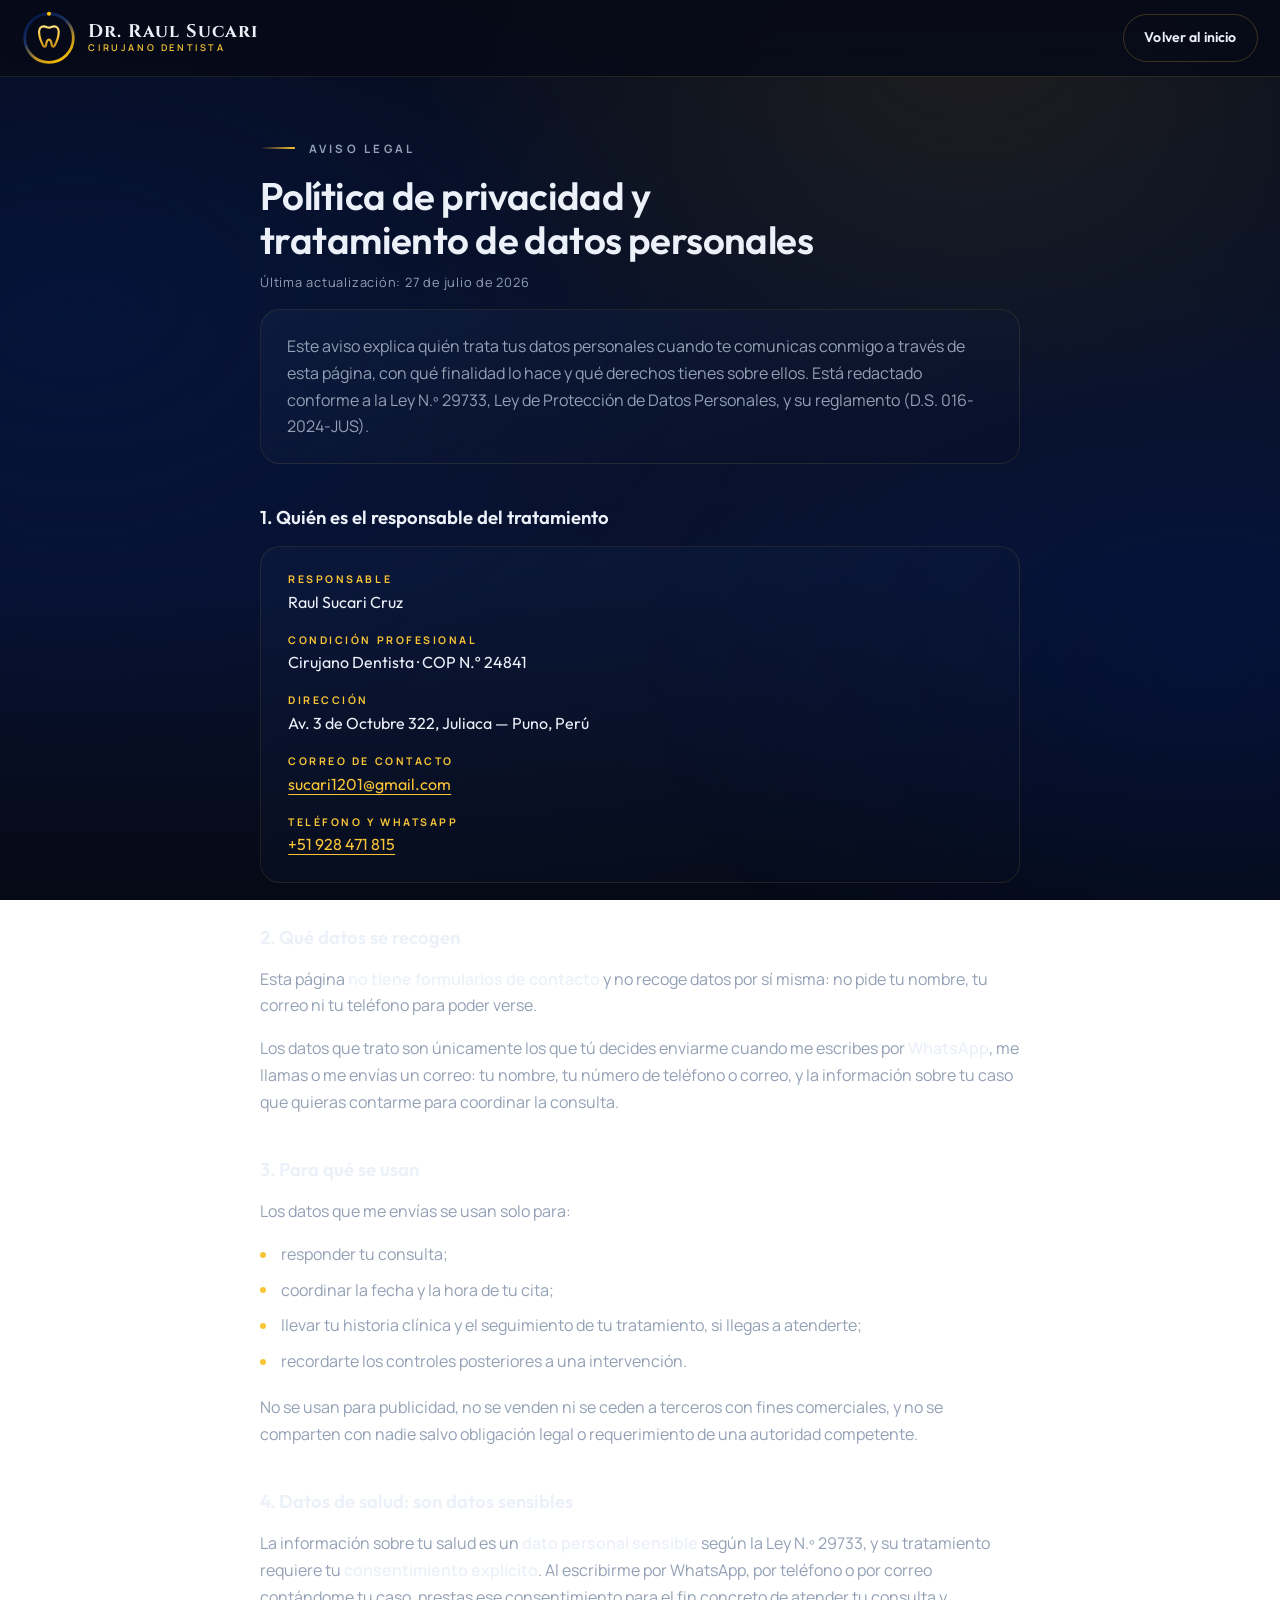
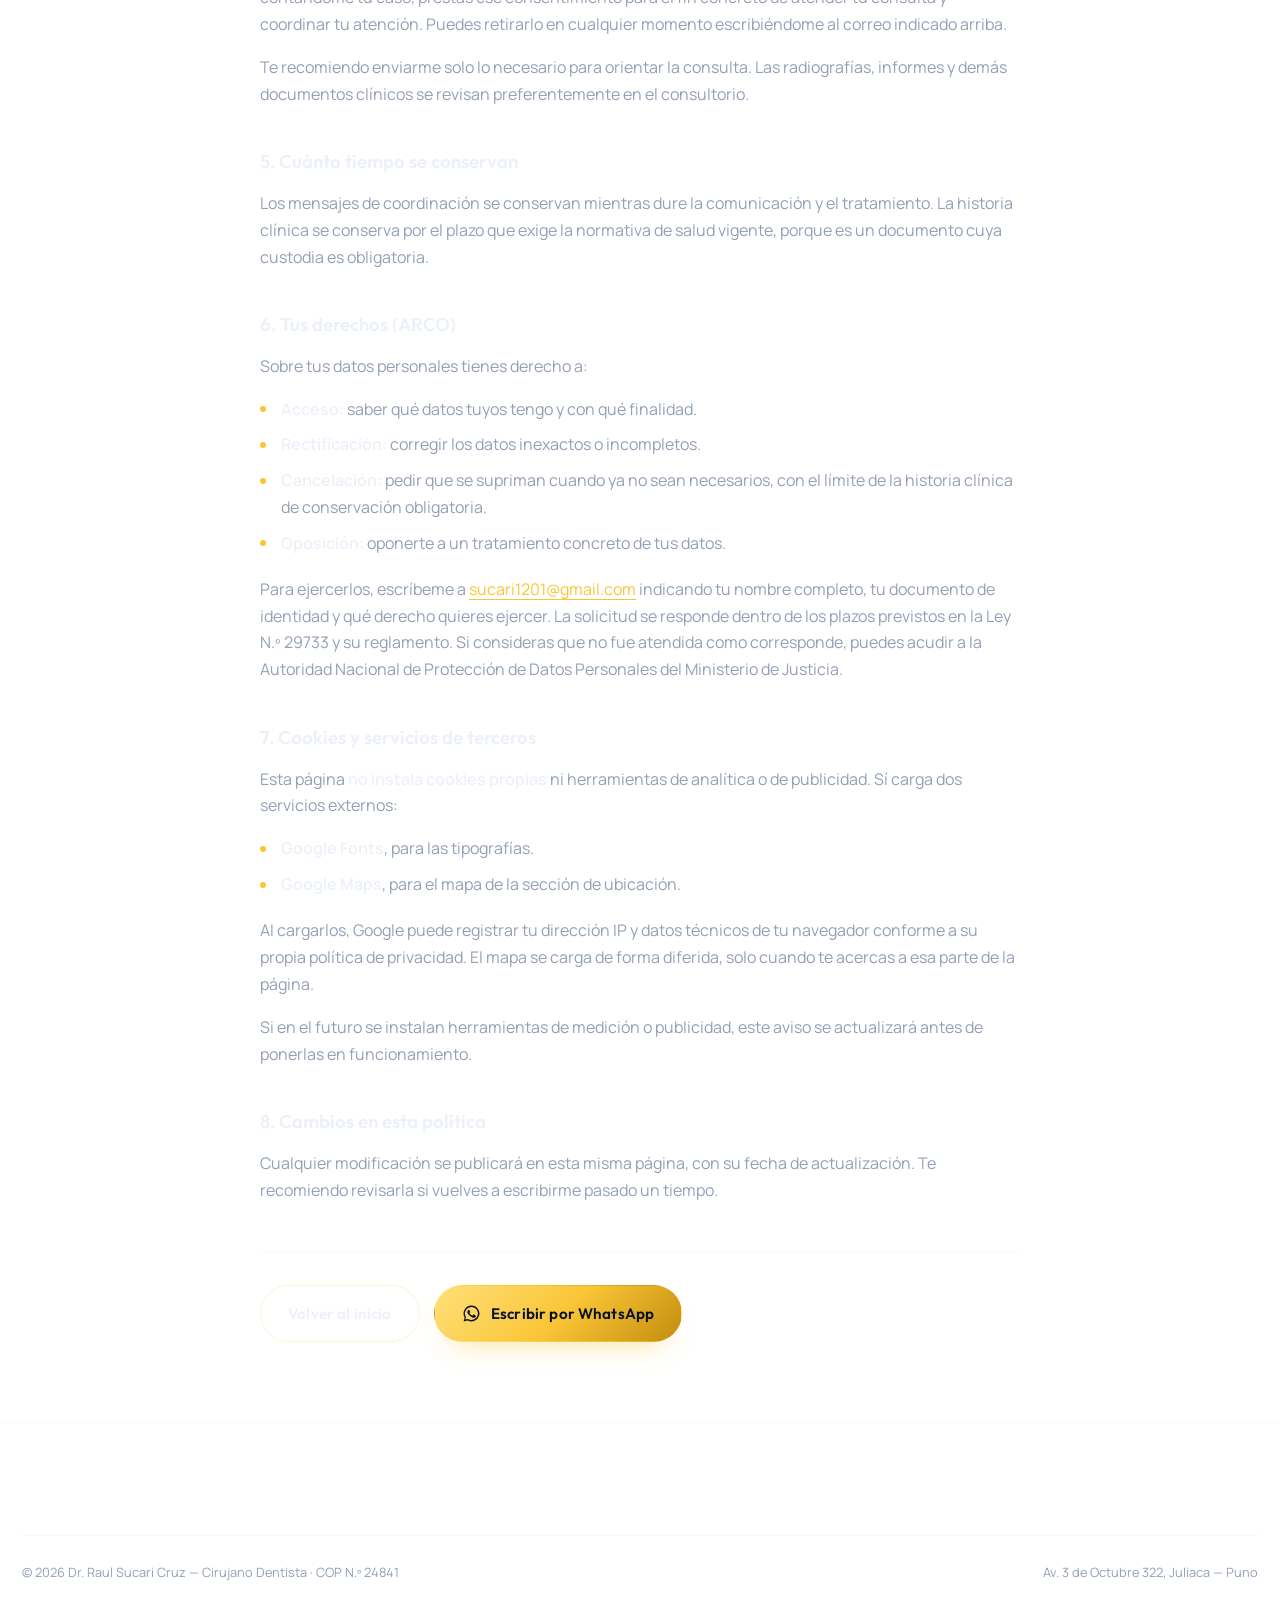
==== privacidad.html @ 8a3ed323 "Vuelve a la paleta oscura anterior al fondo blanco Restaura styles.css y CLAUDE.md desde dc567db, la" ====
<!DOCTYPE html>
<html lang="es">
<head>
  <meta charset="UTF-8">
  <meta name="viewport" content="width=device-width, initial-scale=1.0">
  <title>Política de privacidad — Dr. Raul Sucari Cruz</title>
  <meta name="description" content="Política de privacidad y aviso de tratamiento de datos personales del Dr. Raul Sucari Cruz, Cirujano Dentista COP N.º 24841, Juliaca, Puno.">
  <meta name="theme-color" content="#02164A">
  <meta name="robots" content="index, follow">
  <link rel="canonical" href="https://drogueriasuker-glitch.github.io/Raul-Sucari/privacidad.html">

  <link rel="icon" type="image/svg+xml" href="assets/favicon.svg">
  <link rel="preconnect" href="https://fonts.googleapis.com">
  <link rel="preconnect" href="https://fonts.gstatic.com" crossorigin>
  <link href="https://fonts.googleapis.com/css2?family=Cinzel:wght@700&family=Outfit:wght@400..700&family=Manrope:wght@400..700&display=swap" rel="stylesheet">
  <link rel="stylesheet" href="css/styles.css">
</head>
<body class="legal-page">

  <a href="#contenido" class="skip">Ir al contenido</a>

  <header class="header">
    <div class="container header__inner">
      <a href="index.html" class="brand" aria-label="Dr. Raul Sucari Cruz, inicio">
        <img class="brand__logo" src="assets/marca.svg" alt="" width="54" height="54">
        <span class="brand__text">
          <span class="brand__name">Dr. Raul Sucari</span>
          <span class="brand__tag">Cirujano Dentista</span>
        </span>
      </a>

      <a href="index.html" class="btn btn--ghost btn--sm">Volver al inicio</a>
    </div>
  </header>

  <main id="contenido" class="legal">
    <div class="container legal__inner">

      <p class="eyebrow">Aviso legal</p>
      <h1 class="legal__title">Política de privacidad y tratamiento de datos personales</h1>
      <p class="legal__fecha">Última actualización: 27 de julio de 2026</p>

      <p class="legal__intro">
        Este aviso explica quién trata tus datos personales cuando te comunicas
        conmigo a través de esta página, con qué finalidad lo hace y qué derechos
        tienes sobre ellos. Está redactado conforme a la Ley N.º 29733, Ley de
        Protección de Datos Personales, y su reglamento (D.S. 016-2024-JUS).
      </p>

      <h2>1. Quién es el responsable del tratamiento</h2>
      <ul class="legal__datos">
        <li><span>Responsable</span> Raul Sucari Cruz</li>
        <li><span>Condición profesional</span> Cirujano Dentista · COP N.º 24841</li>
        <li><span>Dirección</span> Av. 3 de Octubre 322, Juliaca — Puno, Perú</li>
        <li><span>Correo de contacto</span> <a href="mailto:sucari1201@gmail.com">sucari1201@gmail.com</a></li>
        <li><span>Teléfono y WhatsApp</span> <a href="tel:+51928471815">+51 928 471 815</a></li>
      </ul>

      <h2>2. Qué datos se recogen</h2>
      <p>
        Esta página <strong>no tiene formularios de contacto</strong> y no recoge datos
        por sí misma: no pide tu nombre, tu correo ni tu teléfono para poder verse.
      </p>
      <p>
        Los datos que trato son únicamente los que tú decides enviarme cuando me
        escribes por <strong>WhatsApp</strong>, me llamas o me envías un correo: tu nombre,
        tu número de teléfono o correo, y la información sobre tu caso que quieras
        contarme para coordinar la consulta.
      </p>

      <h2>3. Para qué se usan</h2>
      <p>Los datos que me envías se usan solo para:</p>
      <ul class="legal__lista">
        <li>responder tu consulta;</li>
        <li>coordinar la fecha y la hora de tu cita;</li>
        <li>llevar tu historia clínica y el seguimiento de tu tratamiento, si llegas a atenderte;</li>
        <li>recordarte los controles posteriores a una intervención.</li>
      </ul>
      <p>
        No se usan para publicidad, no se venden ni se ceden a terceros con fines
        comerciales, y no se comparten con nadie salvo obligación legal o requerimiento
        de una autoridad competente.
      </p>

      <h2>4. Datos de salud: son datos sensibles</h2>
      <p>
        La información sobre tu salud es un <strong>dato personal sensible</strong> según la
        Ley N.º 29733, y su tratamiento requiere tu <strong>consentimiento explícito</strong>.
        Al escribirme por WhatsApp, por teléfono o por correo contándome tu caso, prestas
        ese consentimiento para el fin concreto de atender tu consulta y coordinar tu
        atención. Puedes retirarlo en cualquier momento escribiéndome al correo indicado
        arriba.
      </p>
      <p>
        Te recomiendo enviarme solo lo necesario para orientar la consulta. Las
        radiografías, informes y demás documentos clínicos se revisan preferentemente
        en el consultorio.
      </p>

      <h2>5. Cuánto tiempo se conservan</h2>
      <p>
        Los mensajes de coordinación se conservan mientras dure la comunicación y el
        tratamiento. La historia clínica se conserva por el plazo que exige la normativa
        de salud vigente, porque es un documento cuya custodia es obligatoria.
      </p>

      <h2>6. Tus derechos (ARCO)</h2>
      <p>Sobre tus datos personales tienes derecho a:</p>
      <ul class="legal__lista">
        <li><strong>Acceso:</strong> saber qué datos tuyos tengo y con qué finalidad.</li>
        <li><strong>Rectificación:</strong> corregir los datos inexactos o incompletos.</li>
        <li><strong>Cancelación:</strong> pedir que se supriman cuando ya no sean necesarios, con el límite de la historia clínica de conservación obligatoria.</li>
        <li><strong>Oposición:</strong> oponerte a un tratamiento concreto de tus datos.</li>
      </ul>
      <p>
        Para ejercerlos, escríbeme a <a href="mailto:sucari1201@gmail.com">sucari1201@gmail.com</a>
        indicando tu nombre completo, tu documento de identidad y qué derecho quieres
        ejercer. La solicitud se responde dentro de los plazos previstos en la Ley N.º 29733
        y su reglamento. Si consideras que no fue atendida como corresponde, puedes acudir
        a la Autoridad Nacional de Protección de Datos Personales del Ministerio de Justicia.
      </p>

      <h2>7. Cookies y servicios de terceros</h2>
      <p>
        Esta página <strong>no instala cookies propias</strong> ni herramientas de
        analítica o de publicidad. Sí carga dos servicios externos:
      </p>
      <ul class="legal__lista">
        <li><strong>Google Fonts</strong>, para las tipografías.</li>
        <li><strong>Google Maps</strong>, para el mapa de la sección de ubicación.</li>
      </ul>
      <p>
        Al cargarlos, Google puede registrar tu dirección IP y datos técnicos de tu
        navegador conforme a su propia política de privacidad. El mapa se carga de forma
        diferida, solo cuando te acercas a esa parte de la página.
      </p>
      <p>
        Si en el futuro se instalan herramientas de medición o publicidad, este aviso se
        actualizará antes de ponerlas en funcionamiento.
      </p>

      <h2>8. Cambios en esta política</h2>
      <p>
        Cualquier modificación se publicará en esta misma página, con su fecha de
        actualización. Te recomiendo revisarla si vuelves a escribirme pasado un tiempo.
      </p>

      <div class="legal__cierre">
        <a href="index.html" class="btn btn--ghost">Volver al inicio</a>
        <a href="https://wa.me/51928471815?text=Hola%20doctor%2C%20vi%20su%20p%C3%A1gina%20web%20y%20quisiera%20consultarle"
           target="_blank" rel="noopener" class="btn btn--gold">
          <svg viewBox="0 0 24 24" width="19" height="19" fill="currentColor" aria-hidden="true"><path d="M12 2a10 10 0 0 0-8.6 15.1L2 22l5.1-1.3A10 10 0 1 0 12 2Zm0 18.2c-1.6 0-3.1-.4-4.4-1.2l-.3-.2-3 .8.8-3-.2-.3A8.2 8.2 0 1 1 12 20.2Zm4.6-6.1c-.3-.1-1.5-.7-1.7-.8-.2-.1-.4-.1-.6.1-.2.3-.6.8-.8 1-.1.2-.3.2-.5.1a6.7 6.7 0 0 1-3.3-2.9c-.3-.4 0-.5.2-.8l.4-.5c.1-.2.1-.3 0-.5l-.8-1.9c-.2-.5-.4-.4-.6-.4h-.5c-.2 0-.5.1-.7.3-.2.3-.9.9-.9 2.2s.9 2.5 1.1 2.7c.1.2 1.9 2.9 4.6 4a15 15 0 0 0 1.5.6c.6.2 1.2.2 1.7.1.5-.1 1.5-.6 1.7-1.2.2-.6.2-1.1.2-1.2-.1-.1-.3-.2-.6-.3Z"/></svg>
          Escribir por WhatsApp
        </a>
      </div>

    </div>
  </main>

  <footer class="footer">
    <div class="container footer__legal">
      <span>© 2026 Dr. Raul Sucari Cruz — Cirujano Dentista · COP N.º 24841</span>
      <span>Av. 3 de Octubre 322, Juliaca — Puno</span>
    </div>
  </footer>

</body>
</html>
---- css/styles.css ----
/* ============================================================
   Dr. Raul Sucari Cruz — Cirujano Dentista
   Juliaca, Puno

   Colores de marca:
     navy     #02164A
     amarillo #FFC401
   El amarillo va solo en acentos y botones, y siempre lleva
   texto navy encima (contraste AA, ver CLAUDE.md).
   ============================================================ */

:root {
  --navy:       #02164A;   /* oficial — vive sobre todo dentro de degradados */
  --navy-deep:  #060A16;   /* base de la página */
  --navy-soft:  #0C1730;   /* superficies: tarjetas, paneles */
  --navy-lift:  #152645;   /* hover */
  --gold:       #F9C536;   /* dorado de trabajo: textos, filetes, iconos */
  --gold-vivid: #FFC401;   /* oficial — acentos y degradados */
  --gold-soft:  #FFE07A;   /* luces altas */
  --gold-deep:  #C48C0E;   /* sombras del degradado */
  --paper:      #ECF1F9;
  --muted:      #93A0B5;   /* 7:1 sobre el fondo — texto de cuerpo AA */
  --whatsapp:   #25D366;

  --line:      rgba(249, 197, 54, 0.22);
  --line-soft: rgba(249, 197, 54, 0.10);

  /* Cinzel para el nombre, Outfit para títulos y botones,
     Manrope para el cuerpo y las versalitas espaciadas */
  --font-brand: "Cinzel", Georgia, serif;
  --font-head:  "Outfit", "Segoe UI", sans-serif;
  --font-body:  "Manrope", "Segoe UI", sans-serif;

  --container: 1340px;
  --header-h: 76px;
  --radius: 20px;
}

/* ---------- Base ---------- */

*, *::before, *::after { box-sizing: border-box; margin: 0; padding: 0; }

html {
  scroll-behavior: smooth;
  scroll-padding-top: calc(var(--header-h) + 12px);
  scrollbar-color: #1b2743 var(--navy-deep);
}

::-webkit-scrollbar { width: 11px; }
::-webkit-scrollbar-track { background: var(--navy-deep); }
::-webkit-scrollbar-thumb {
  background: #1b2743;
  border-radius: 6px;
  border: 2px solid var(--navy-deep);
}
::-webkit-scrollbar-thumb:hover { background: var(--gold-deep); }

body {
  /* Un solo fondo continuo para toda la página: las secciones no llevan
     color propio, así no quedan cortes duros entre una y otra */
  background: linear-gradient(180deg, #070C1B 0%, #0A1228 38%, #081231 64%, #060A16 100%);
  background-attachment: fixed;
  color: var(--paper);
  font-family: var(--font-body);
  font-size: 1rem;
  line-height: 1.68;
  -webkit-font-smoothing: antialiased;
  overflow-x: hidden;
}

/* Capa de luz ambiental: va fija sobre el fondo y debajo de todo el
   contenido. Al ser una sola capa continua, ninguna sección corta el
   degradado en su borde — no quedan costuras entre secciones. */
body::before {
  content: "";
  position: fixed;
  inset: 0;
  z-index: -1;
  pointer-events: none;
  background:
    radial-gradient(920px 620px at 76% 6%, rgba(249, 197, 54, 0.09), transparent 60%),
    radial-gradient(1000px 720px at 6% 34%, rgba(2, 22, 74, 0.55), transparent 62%),
    radial-gradient(900px 620px at 94% 74%, rgba(2, 22, 74, 0.42), transparent 62%);
}

img { max-width: 100%; display: block; }
a { color: inherit; text-decoration: none; }
ul { list-style: none; }

.container {
  width: min(var(--container), 100% - 2.8rem);
  margin-inline: auto;
}

::selection { background: var(--gold); color: var(--navy); }

.skip {
  position: absolute;
  left: 1rem;
  top: -100px;
  z-index: 999;
  padding: 0.7rem 1.1rem;
  background: var(--gold);
  color: var(--navy);
  font-weight: 700;
  border-radius: 10px;
  transition: top 0.2s ease;
}

.skip:focus { top: 1rem; }

/* ---------- Tipografía común ---------- */

.eyebrow {
  display: inline-flex;
  align-items: center;
  gap: 0.85rem;
  font-size: 0.72rem;
  font-weight: 700;
  letter-spacing: 0.28em;
  text-transform: uppercase;
  color: var(--gold);
  margin-bottom: 1.1rem;
}

.eyebrow::before {
  content: "";
  width: 2.2rem;
  height: 2px;
  border-radius: 2px;
  background: linear-gradient(90deg, transparent, var(--gold));
}

.section__head .eyebrow::after {
  content: "";
  width: 2.2rem;
  height: 2px;
  border-radius: 2px;
  background: linear-gradient(270deg, transparent, var(--gold));
}

.section__title {
  font-family: var(--font-head);
  font-weight: 600;
  font-size: clamp(1.7rem, 3.2vw, 2.5rem);
  line-height: 1.15;
  letter-spacing: -0.015em;
  margin-bottom: 1.1rem;
  text-wrap: balance;
}

.section__lead {
  color: var(--muted);
  max-width: 48ch;
  margin-inline: auto;
}

.section__head {
  text-align: center;
  max-width: 720px;
  margin: 0 auto 4.2rem;
}

.section { position: relative; padding: 7.5rem 0; }

/* Separador: un filete dorado que se desvanece hacia los extremos,
   en lugar de un cambio de color entre secciones */
.section + .section::before,
.cta::before {
  content: "";
  position: absolute;
  top: 0;
  left: 50%;
  transform: translateX(-50%);
  width: min(var(--container), 100% - 2.8rem);
  height: 1px;
  background: linear-gradient(90deg, transparent, var(--line), transparent);
}

/* Tope de medida: con el contenedor ancho, una columna de texto sin
   límite pasa de las 90 letras por línea y se vuelve incómoda de leer */
.prose { max-width: 62ch; }

.prose p { color: var(--muted); margin-bottom: 1rem; }
.prose strong { color: var(--paper); font-weight: 600; }

.credential {
  font-family: var(--font-body);
  font-size: 0.8rem;
  font-weight: 600;
  letter-spacing: 0.14em;
  text-transform: uppercase;
  color: var(--gold);
}

/* ---------- Botones ---------- */

.btn {
  display: inline-flex;
  align-items: center;
  justify-content: center;
  gap: 0.6rem;
  padding: 0.95rem 1.7rem;
  border: 1px solid transparent;
  border-radius: 999px;
  font-family: var(--font-head);
  font-size: 0.95rem;
  font-weight: 600;
  letter-spacing: 0.01em;
  cursor: pointer;
  transition: transform 0.25s ease, box-shadow 0.25s ease,
              background 0.25s ease, border-color 0.25s ease, color 0.25s ease;
}

/* Dorado con texto navy: 11:1. Nunca al revés. */
.btn--gold {
  background: linear-gradient(135deg, var(--gold-soft), var(--gold) 52%, var(--gold-deep));
  color: #0A1226;
  box-shadow: 0 14px 30px -18px rgba(249, 197, 54, 0.8);
}

.btn--gold:hover {
  transform: translateY(-2px);
  box-shadow: 0 20px 36px -18px rgba(249, 197, 54, 0.9);
}

.btn--ghost {
  border-color: var(--line);
  color: var(--paper);
}

.btn--ghost:hover {
  border-color: var(--gold);
  background: rgba(249, 197, 54, 0.12);
  transform: translateY(-2px);
}

.btn--sm { padding: 0.68rem 1.25rem; font-size: 0.88rem; }
.btn--lg { padding: 1.1rem 2.2rem; font-size: 1.02rem; }

/* ---------- Header ---------- */

.header {
  position: fixed;
  inset: 0 0 auto 0;
  z-index: 60;
  height: var(--header-h);
  display: flex;
  align-items: center;
  transition: background 0.3s ease, box-shadow 0.3s ease, backdrop-filter 0.3s ease;
}

.header--scrolled {
  background: rgba(7, 11, 24, 0.85);
  backdrop-filter: blur(14px);
  box-shadow: 0 1px 0 var(--line-soft), 0 18px 40px -30px #000;
}

.header__inner {
  display: flex;
  align-items: center;
  justify-content: space-between;
  gap: 1.5rem;
}

.brand { display: flex; align-items: center; gap: 0.75rem; }

.brand__logo {
  width: 54px;
  height: 54px;
  object-fit: contain;
}

.brand__text { display: flex; flex-direction: column; line-height: 1.15; }

.brand__name {
  font-family: var(--font-brand);
  font-weight: 700;
  font-size: 1.14rem;
  letter-spacing: 0.055em;
  color: var(--paper);
  white-space: nowrap;
}

.brand__tag {
  font-size: 0.58rem;
  font-weight: 600;
  letter-spacing: 0.28em;
  text-transform: uppercase;
  color: var(--gold);
  white-space: nowrap;
}

.nav { display: flex; align-items: center; gap: 1.6rem; }

.nav__link {
  position: relative;
  font-family: var(--font-head);
  font-size: 0.92rem;
  font-weight: 500;
  color: var(--paper);
  padding: 0.35rem 0;
  transition: color 0.25s ease;
}

.nav__link::after {
  content: "";
  position: absolute;
  left: 0;
  bottom: 0;
  height: 2px;
  width: 0;
  border-radius: 2px;
  background: var(--gold);
  transition: width 0.28s ease;
}

.nav__link:hover { color: var(--gold); }
.nav__link:hover::after,
.nav__link--active::after { width: 100%; }
.nav__link--active { color: var(--gold); }

.nav__cta { margin-left: 0.4rem; }

.burger {
  display: none;
  flex-direction: column;
  justify-content: center;
  gap: 5px;
  width: 44px;
  height: 44px;
  padding: 0 9px;
  background: none;
  border: 1px solid var(--line);
  border-radius: 12px;
  cursor: pointer;
}

.burger span {
  display: block;
  height: 2px;
  border-radius: 2px;
  background: var(--gold);
  transition: transform 0.3s ease, opacity 0.2s ease;
}

.burger--open span:nth-child(1) { transform: translateY(7px) rotate(45deg); }
.burger--open span:nth-child(2) { opacity: 0; }
.burger--open span:nth-child(3) { transform: translateY(-7px) rotate(-45deg); }

/* ---------- Hero ---------- */

.hero {
  position: relative;
  padding: calc(var(--header-h) + 3.4rem) 0 2.2rem;
  overflow: hidden;
}

.hero__inner {
  display: grid;
  grid-template-columns: 0.98fr 1.02fr;
  gap: 3rem;
  align-items: center;
}

.hero__title {
  font-family: var(--font-brand);
  font-weight: 700;
  font-size: clamp(2.4rem, 5.4vw, 3.9rem);
  line-height: 1.02;
  letter-spacing: 0.005em;
  margin-bottom: 1.1rem;
}

/* El apellido en dorado degradado */
.hero__title span {
  background: linear-gradient(120deg, var(--gold-soft), var(--gold) 45%, var(--gold-deep));
  -webkit-background-clip: text;
  background-clip: text;
  color: transparent;
}

.hero__credential {
  position: relative;
  padding-left: 1.1rem;
  font-size: 0.86rem;
  font-weight: 700;
  letter-spacing: 0.1em;
  color: var(--gold);
  text-transform: uppercase;
}

.hero__credential::before {
  content: "";
  position: absolute;
  left: 0;
  top: 0.3em;
  bottom: 0.3em;
  width: 2px;
  border-radius: 2px;
  background: linear-gradient(180deg, var(--gold), transparent);
}

/* Las tres líneas de formación: son hechos verificables, no títulos */
.hero__formacion {
  margin: 1.1rem 0 1.6rem;
  padding-left: 1.1rem;
  max-width: 52ch;
  display: grid;
  gap: 0.65rem;
}

.hero__formacion li {
  position: relative;
  padding-left: 1.05rem;
  font-size: 0.9rem;
  line-height: 1.5;
  color: var(--muted);
}

.hero__formacion li::before {
  content: "";
  position: absolute;
  left: 0;
  top: 0.62em;
  width: 6px;
  height: 6px;
  border-radius: 50%;
  background: var(--gold);
}

.hero__formacion strong { color: var(--paper); font-weight: 600; }

.hero__subtitle {
  max-width: 48ch;
  margin-bottom: 2.1rem;
  color: var(--muted);
  font-size: 1.04rem;
}

.hero__actions { display: flex; flex-wrap: wrap; gap: 0.9rem; }

/* ---------- Retrato del hero ---------- */

.hero__stage {
  display: flex;
  justify-content: center;
  perspective: 1200px;
}

.retrato {
  position: relative;
  width: min(100%, 480px);
  transform-style: preserve-3d;
  animation: retratoFlota 9s ease-in-out infinite alternate;
}

@keyframes retratoFlota {
  from { transform: translateY(-9px); }
  to   { transform: translateY(12px); }
}

.retrato__inner {
  position: relative;
  transform-style: preserve-3d;
  transform: rotateX(calc(var(--ty, 0) * 1deg)) rotateY(calc(var(--tx, 0) * 1deg));
  transition: transform 0.5s cubic-bezier(0.2, 0.7, 0.3, 1);
}

/* Luz dorada detrás de la figura */
.retrato__halo {
  position: absolute;
  left: 50%;
  top: 46%;
  width: 132%;
  aspect-ratio: 1;
  transform: translate(-50%, -50%) translateZ(-80px);
  border-radius: 50%;
  background: radial-gradient(circle,
    rgba(249, 197, 54, 0.26),
    rgba(249, 197, 54, 0.08) 46%,
    transparent 68%);
}

/* El anillo que orbita: es el gesto del logo, ahora alrededor del doctor */
.retrato__aro {
  position: absolute;
  left: 50%;
  top: 58%;
  width: 124%;
  aspect-ratio: 1;
  border: 1px dashed rgba(249, 197, 54, 0.30);
  border-radius: 50%;
  transform: translate(-50%, -50%) translateZ(-40px) rotateX(76deg);
  animation: aroGira 30s linear infinite;
}

.retrato__aro::after {
  content: "";
  position: absolute;
  top: -5px;
  left: 50%;
  width: 9px;
  height: 9px;
  margin-left: -4.5px;
  border-radius: 50%;
  background: var(--gold);
  box-shadow: 0 0 18px 3px rgba(249, 197, 54, 0.75);
}

@keyframes aroGira {
  from { transform: translate(-50%, -50%) translateZ(-40px) rotateX(76deg) rotateZ(0deg); }
  to   { transform: translate(-50%, -50%) translateZ(-40px) rotateX(76deg) rotateZ(360deg); }
}

/* Marco rectangular (4:5), más alto que la foto cuadrada que hay
   dentro. object-fit: contain para que la foto se vea COMPLETA, sin
   recortar los brazos cruzados; el sobrante queda como banda arriba y
   abajo, rellena por el `background` de este mismo elemento. */
/* Marco rectangular (9:10): la foto en sí se recorta a ese formato
   (object-fit: cover), no se le agregan bandas ni bordes para simular
   el rectángulo. 9:10 es el recorte más angosto que no le corta las
   manos cruzadas de esta foto en particular — si se cambia la foto,
   revisar de nuevo cuánto se puede angostar sin cortar brazos. */
.retrato__foto {
  position: relative;
  width: 100%;
  /* height: auto es obligatorio: el atributo height del <img> gana sobre
     aspect-ratio y estiraría la foto a su alto natural */
  height: auto;
  aspect-ratio: 9 / 10;
  object-fit: cover;
  object-position: 50% 50%;
  border-radius: 34px;
  border: 1px solid var(--line);
  box-shadow: 0 40px 70px -40px #000;
  transform: translateZ(30px);
}

/* Nada de velos degradados sobre la foto: dentro del contexto 3D Chrome
   los rasteriza en bandas y se ve una franja cruzando la cara. El marco
   en arco con su filete y su sombra ya la separa del fondo. */

/* ---------- Barra de confianza ---------- */

.trust {
  position: relative;
  padding: 1.4rem 0 0.4rem;
}

.trust__list {
  display: grid;
  grid-template-columns: repeat(4, 1fr);
  gap: 1.8rem 2.6rem;
  padding-top: 2.2rem;
  border-top: 1px solid var(--line-soft);
}

.trust__list li {
  display: flex;
  flex-direction: column;
  gap: 0.3rem;
  padding-left: 1.4rem;
  border-left: 1px solid var(--line-soft);
}

.trust__list strong {
  font-family: var(--font-head);
  font-size: 1.22rem;
  font-weight: 700;
  line-height: 1.15;
  color: var(--gold);
}

.trust__list span { font-size: 0.84rem; color: var(--muted); }

/* ---------- Cómo trabajo ---------- */

.office__inner {
  display: grid;
  grid-template-columns: 1fr 1fr;
  gap: 4.8rem;
  align-items: center;
}

.office__media img {
  width: 100%;
  height: auto;
  aspect-ratio: 3 / 2;
  object-fit: cover;
  border-radius: var(--radius);
  border: 1px solid var(--line);
}

.office__media figcaption {
  margin-top: 0.9rem;
  font-size: 0.72rem;
  font-weight: 600;
  letter-spacing: 0.14em;
  text-transform: uppercase;
  color: var(--muted);
  text-align: center;
}

/* Cada punto es su propio recuadro: leídos en fila corrida se apelmazaban */
.checks { display: grid; gap: 1rem; }

.checks li {
  position: relative;
  padding: 1.35rem 1.6rem 1.35rem 4rem;
  background: linear-gradient(165deg, rgba(18, 34, 70, 0.42), rgba(8, 14, 32, 0.24));
  border: 1px solid var(--line-soft);
  border-radius: var(--radius);
  color: var(--muted);
  font-size: 0.97rem;
  transition: border-color 0.3s ease, background 0.3s ease;
}

.checks li:hover { border-color: var(--line); }

.checks strong {
  display: block;
  margin-bottom: 0.3rem;
  color: var(--paper);
  font-family: var(--font-head);
  font-weight: 600;
  font-size: 1.02rem;
}

.checks li::before {
  content: "";
  position: absolute;
  left: 1.5rem;
  top: 1.5rem;
  width: 22px;
  height: 22px;
  border-radius: 50%;
  background: rgba(249, 197, 54, 0.14);
  border: 1px solid var(--line);
}

/* El pico del visto: va calzado sobre el círculo de arriba */
.checks li::after {
  content: "";
  position: absolute;
  left: calc(1.5rem + 7px);
  top: calc(1.5rem + 7px);
  width: 8px;
  height: 4px;
  border-left: 2px solid var(--gold);
  border-bottom: 2px solid var(--gold);
  transform: rotate(-45deg);
}

/* ---------- El doctor ---------- */

.doctor__inner {
  display: grid;
  grid-template-columns: 1.05fr 0.95fr;
  gap: 4.8rem;
  align-items: center;
}

.doctor__cv { display: grid; gap: 1.6rem; }

/* Formación: el peso lo pone la institución, no los adjetivos */

.formacion {
  position: relative;
  padding: 2rem 2.1rem;
  background: linear-gradient(165deg, rgba(18, 34, 70, 0.5), rgba(8, 14, 32, 0.3));
  border: 1px solid var(--line-soft);
  border-radius: var(--radius);
}

/* San Marcos es el activo de confianza más fuerte del sitio */
.formacion--destacada {
  border-color: var(--line);
  box-shadow: 0 0 0 5px rgba(249, 197, 54, 0.05), 0 30px 60px -40px #000;
}

/* Filete dorado, el mismo gesto que la credencial del hero */
.formacion::before {
  content: "";
  position: absolute;
  left: 0;
  top: 2rem;
  bottom: 2rem;
  width: 2px;
  border-radius: 2px;
  background: linear-gradient(180deg, var(--gold), transparent);
}

.formacion__rotulo {
  display: block;
  margin-bottom: 0.7rem;
  font-size: 0.68rem;
  font-weight: 700;
  letter-spacing: 0.26em;
  text-transform: uppercase;
  color: var(--gold);
}

/* En Cinzel, como el nombre del doctor: le da el mismo peso institucional */
.formacion__casa {
  font-family: var(--font-brand);
  font-size: clamp(1.05rem, 1.9vw, 1.3rem);
  font-weight: 700;
  line-height: 1.25;
  letter-spacing: 0.01em;
  color: var(--paper);
}

.formacion__lugar {
  margin-top: 0.35rem;
  font-size: 0.8rem;
  letter-spacing: 0.05em;
  color: var(--gold);
}

.formacion__texto {
  margin-top: 1.2rem;
  padding-top: 1.2rem;
  border-top: 1px solid var(--line-soft);
  font-size: 0.94rem;
  color: var(--muted);
}

.cv {
  display: grid;
  gap: 1.5rem;
  padding: 2rem 2.1rem;
  background: linear-gradient(165deg, rgba(18, 34, 70, 0.35), rgba(8, 14, 32, 0.22));
  border: 1px solid var(--line-soft);
  border-radius: var(--radius);
}

.cv li { display: flex; flex-direction: column; gap: 0.15rem; }

.cv li + li {
  padding-top: 1.5rem;
  border-top: 1px solid var(--line-soft);
}

.cv__rotulo {
  font-size: 0.66rem;
  font-weight: 700;
  letter-spacing: 0.24em;
  text-transform: uppercase;
  color: var(--gold);
}

.cv__valor {
  font-family: var(--font-head);
  font-size: 1rem;
  font-weight: 500;
  line-height: 1.4;
  color: var(--paper);
}

/* ---------- Tratamientos ---------- */

.cards {
  display: grid;
  grid-template-columns: repeat(3, 1fr);
  gap: 1.8rem;
}

.card {
  position: relative;
  padding: 2.6rem 2.2rem;
  background: linear-gradient(165deg, rgba(18, 34, 70, 0.55), rgba(8, 14, 32, 0.35));
  border: 1px solid var(--line-soft);
  border-radius: var(--radius);
  overflow: hidden;
  transition: transform 0.3s ease, border-color 0.3s ease, box-shadow 0.3s ease;
}

/* Filo dorado superior, como el borde del anillo */
.card::before {
  content: "";
  position: absolute;
  inset: 0 0 auto 0;
  height: 2px;
  background: linear-gradient(90deg, transparent, var(--gold), transparent);
  opacity: 0;
  transition: opacity 0.3s ease;
}

.card:hover {
  transform: translateY(-7px);
  border-color: var(--line);
  box-shadow: 0 26px 50px -30px #000;
}

.card:hover::before { opacity: 1; }

.card__icon {
  display: grid;
  place-items: center;
  width: 56px;
  height: 56px;
  margin-bottom: 1.6rem;
  border-radius: 16px;
  background: rgba(249, 197, 54, 0.13);
  border: 1px solid var(--line-soft);
  color: var(--gold);
}

.card__icon svg { width: 30px; height: 30px; }

.card__title {
  font-family: var(--font-head);
  font-size: 1.16rem;
  font-weight: 600;
  margin-bottom: 0.55rem;
  text-wrap: balance;
}

.card__text { color: var(--muted); font-size: 0.95rem; }

/* ---------- Ubicación ---------- */

.place__panel {
  display: grid;
  grid-template-columns: 1.4fr 1fr;
  gap: 2.1rem;
  align-items: stretch;
}

.place__map {
  position: relative;
  min-height: 440px;
  border-radius: var(--radius);
  border: 1px solid var(--line);
  overflow: hidden;
  box-shadow: 0 0 0 6px rgba(249, 197, 54, 0.07), 0 40px 70px -40px #000;
}

.place__map iframe {
  display: block;
  width: 100%;
  height: 100%;
  min-height: 440px;
  border: 0;
}

.place__pin {
  position: absolute;
  top: 14px;
  left: 14px;
  display: inline-flex;
  align-items: center;
  gap: 0.6rem;
  padding: 0.6rem 1rem 0.6rem 0.85rem;
  background: rgba(8, 13, 28, 0.9);
  border: 1px solid var(--line);
  border-radius: 999px;
  font-family: var(--font-head);
  font-size: 0.85rem;
  font-weight: 600;
  color: var(--paper);
  pointer-events: none;
  backdrop-filter: blur(6px);
}

.place__pinDot {
  position: relative;
  width: 10px;
  height: 10px;
  border-radius: 50%;
  background: var(--gold);
}

.place__pinDot::after {
  content: "";
  position: absolute;
  inset: -5px;
  border-radius: 50%;
  border: 1px solid var(--gold);
  animation: pinPulse 2.4s ease-out infinite;
}

@keyframes pinPulse {
  from { transform: scale(0.6); opacity: 1; }
  to   { transform: scale(1.8); opacity: 0; }
}

.place__info {
  display: flex;
  flex-direction: column;
  gap: 2.2rem;
  padding: 2.6rem;
  background: linear-gradient(165deg, rgba(18, 34, 70, 0.55), rgba(8, 14, 32, 0.35));
  border: 1px solid var(--line-soft);
  border-radius: var(--radius);
}

.place__data { display: grid; gap: 1.8rem; }

.place__label {
  display: block;
  margin-bottom: 0.2rem;
  font-size: 0.68rem;
  font-weight: 700;
  letter-spacing: 0.24em;
  text-transform: uppercase;
  color: var(--gold);
}

.place__value {
  font-family: var(--font-head);
  font-size: 1.05rem;
  font-weight: 500;
  line-height: 1.45;
}

/* Los enlaces van subrayados: el color no puede ser la única señal */
.place__value a {
  text-decoration: underline;
  text-decoration-color: var(--line);
  text-underline-offset: 4px;
}

.place__value a:hover { color: var(--gold); text-decoration-color: var(--gold); }

.place__actions {
  display: grid;
  gap: 0.75rem;
  margin-top: auto;
}

/* ---------- Franja de cita ---------- */

.cta {
  position: relative;
  padding: 5.5rem 0;
  background: radial-gradient(760px 340px at 50% 50%, rgba(249, 197, 54, 0.16), transparent 70%);
}

.cta__inner { text-align: center; }

.cta__title {
  font-family: var(--font-head);
  font-size: clamp(1.7rem, 3.4vw, 2.4rem);
  font-weight: 600;
  letter-spacing: -0.02em;
  margin-bottom: 0.7rem;
}

.cta__text {
  max-width: 46ch;
  margin: 0 auto 2rem;
  color: var(--muted);
}

/* ---------- Footer ---------- */

/* El hueco de abajo lo pide el botón flotante de WhatsApp: sin él tapa
   la línea legal y el enlace a la política de privacidad */
.footer {
  padding: 4rem 0 5.5rem;
  border-top: 1px solid var(--line-soft);
}

.footer__inner {
  display: grid;
  grid-template-columns: 1.5fr 0.95fr 1.1fr 1.25fr;
  gap: 3rem;
}

.footer__brand img {
  width: 62px;
  height: 62px;
  object-fit: contain;
  margin-bottom: 1rem;
}

.footer__brand p { color: var(--muted); font-size: 0.92rem; }

.footer__brand strong {
  display: block;
  font-family: var(--font-brand);
  font-size: 1.02rem;
  letter-spacing: 0.04em;
  color: var(--paper);
  margin-bottom: 0.3rem;
}

.footer__label {
  display: block;
  margin-bottom: 1rem;
  font-size: 0.68rem;
  font-weight: 700;
  letter-spacing: 0.26em;
  text-transform: uppercase;
  color: var(--gold);
}

.footer__nav, .footer__contact { display: flex; flex-direction: column; gap: 0.8rem; }

.footer__nav a, .footer__contact a, .footer__contact span {
  color: var(--muted);
  font-size: 0.92rem;
  transition: color 0.2s ease;
}

.footer__nav a, .footer__contact a {
  text-decoration: underline;
  text-decoration-color: rgba(147, 160, 181, 0.4);
  text-underline-offset: 4px;
}

.footer__nav a:hover, .footer__contact a:hover {
  color: var(--gold);
  text-decoration-color: var(--gold);
}

/* Las cinco redes van siempre en una sola fila */
.socials { display: flex; gap: 0.8rem; }

.social {
  display: block;
  flex: 0 0 auto;
  width: 42px;
  height: 42px;
  transition: transform 0.25s ease, filter 0.25s ease;
}

.social:hover {
  transform: translateY(-5px) scale(1.06);
  filter: drop-shadow(0 8px 16px rgba(0, 0, 0, 0.55));
}

.social__img, .social__mark svg { width: 100%; height: 100%; display: block; }

/* Mientras no estén subidos los logos oficiales a assets/redes/,
   se muestra el logo dibujado de cada red (ver assets/redes/LEEME.txt) */
.social__mark { display: none; }
.social--fallback .social__img { display: none; }
.social--fallback .social__mark { display: block; }

.footer__legal {
  display: flex;
  flex-wrap: wrap;
  justify-content: space-between;
  gap: 0.5rem;
  margin-top: 3rem;
  padding-top: 1.6rem;
  border-top: 1px solid var(--line-soft);
  font-size: 0.8rem;
  color: var(--muted);
}

.footer__legal a {
  text-decoration: underline;
  text-decoration-color: rgba(147, 160, 181, 0.4);
  text-underline-offset: 4px;
}

.footer__legal a:hover { color: var(--gold); text-decoration-color: var(--gold); }

/* ---------- Página legal (privacidad) ----------
   No carga main.js: la cabecera se queda arriba con `sticky`, sin
   depender de JavaScript, y no hay elementos `.reveal`. */

.legal-page .header {
  position: sticky;
  background: rgba(7, 11, 24, 0.9);
  backdrop-filter: blur(14px);
  box-shadow: 0 1px 0 var(--line-soft);
}

.legal { padding: 3.4rem 0 5rem; }

.legal__inner { max-width: 760px; }

.legal__title {
  font-family: var(--font-head);
  font-size: clamp(1.7rem, 3.4vw, 2.4rem);
  font-weight: 600;
  line-height: 1.15;
  letter-spacing: -0.015em;
  margin-bottom: 0.6rem;
  text-wrap: balance;
}

.legal__fecha {
  font-size: 0.8rem;
  letter-spacing: 0.06em;
  color: var(--gold);
  margin-bottom: 2rem;
}

.legal__intro {
  padding: 1.4rem 1.6rem;
  margin-bottom: 2.6rem;
  background: linear-gradient(165deg, rgba(18, 34, 70, 0.5), rgba(8, 14, 32, 0.3));
  border: 1px solid var(--line-soft);
  border-radius: var(--radius);
  color: var(--paper);
}

.legal h2 {
  font-family: var(--font-head);
  font-size: 1.16rem;
  font-weight: 600;
  margin: 2.4rem 0 0.8rem;
  color: var(--paper);
}

.legal p { color: var(--muted); margin-bottom: 1rem; }
.legal strong { color: var(--paper); font-weight: 600; }

/* Solo los enlaces del texto: si el selector fuera `.legal a` le ganaría
   por especificidad a `.btn--gold` y dejaría el botón dorado con el
   texto dorado encima */
.legal p a,
.legal li a {
  color: var(--gold);
  text-decoration: underline;
  text-underline-offset: 4px;
}

.legal__lista { display: grid; gap: 0.55rem; margin-bottom: 1.2rem; }

.legal__lista li {
  position: relative;
  padding-left: 1.3rem;
  color: var(--muted);
}

.legal__lista li::before {
  content: "";
  position: absolute;
  left: 0;
  top: 0.66em;
  width: 6px;
  height: 6px;
  border-radius: 50%;
  background: var(--gold);
}

.legal__datos {
  display: grid;
  gap: 1rem;
  padding: 1.5rem 1.7rem;
  margin-bottom: 1.2rem;
  background: linear-gradient(165deg, rgba(18, 34, 70, 0.35), rgba(8, 14, 32, 0.22));
  border: 1px solid var(--line-soft);
  border-radius: var(--radius);
}

.legal__datos li {
  font-family: var(--font-head);
  font-size: 1rem;
  color: var(--paper);
}

.legal__datos span {
  display: block;
  font-family: var(--font-body);
  font-size: 0.66rem;
  font-weight: 700;
  letter-spacing: 0.24em;
  text-transform: uppercase;
  color: var(--gold);
}

.legal__cierre {
  display: flex;
  flex-wrap: wrap;
  gap: 0.9rem;
  margin-top: 3rem;
  padding-top: 2rem;
  border-top: 1px solid var(--line-soft);
}

/* ---------- WhatsApp flotante ---------- */

/* El verde va oscurecido a propósito: el #25D366 de marca con texto
   blanco encima da 2:1 y no llega al mínimo AA (4.5:1). Así da 5.2:1
   y sigue leyéndose como WhatsApp. */
.whatsapp-float {
  position: fixed;
  right: 1.5rem;
  bottom: 1.5rem;
  z-index: 70;
  display: flex;
  align-items: center;
  gap: 0.7rem;
  padding: 0.62rem 1.35rem 0.62rem 0.7rem;
  border-radius: 999px;
  background: linear-gradient(135deg, #0F7D44, #0A5C31);
  color: #fff;
  box-shadow:
    0 0 0 7px rgba(37, 211, 102, 0.12),
    0 18px 38px -14px rgba(10, 92, 49, 0.75);
  transition: transform 0.25s ease, box-shadow 0.25s ease;
}

.whatsapp-float:hover {
  transform: translateY(-3px);
  box-shadow:
    0 0 0 9px rgba(37, 211, 102, 0.18),
    0 22px 44px -14px rgba(10, 92, 49, 0.85);
}

.whatsapp-float__icon {
  display: grid;
  place-items: center;
  width: 38px;
  height: 38px;
  border-radius: 50%;
  background: var(--whatsapp);
  color: #06301A;
}

.whatsapp-float__text {
  display: flex;
  flex-direction: column;
  line-height: 1.2;
  font-family: var(--font-head);
  font-size: 0.78rem;
  color: #E8F5EC;
}

.whatsapp-float__text strong {
  font-size: 0.95rem;
  font-weight: 600;
  color: #fff;
}

/* ---------- Aparición al hacer scroll ---------- */

.reveal { opacity: 0; transform: translateY(24px); }

.reveal--visible {
  opacity: 1;
  transform: none;
  animation: riseIn 0.7s ease backwards;
  animation-delay: var(--rd, 0s);
}

@keyframes riseIn {
  from { opacity: 0; transform: translateY(24px); }
}

/* ---------- Accesibilidad ---------- */

:focus-visible {
  outline: 2px solid var(--gold);
  outline-offset: 3px;
  border-radius: 4px;
}

@media (prefers-reduced-motion: reduce) {
  html { scroll-behavior: auto; }

  .reveal { opacity: 1; transform: none; }
  .reveal--visible { animation: none; }

  .retrato { animation: none; }
  .retrato__aro { animation: none; }
  .retrato__inner { transition: none; }

  .place__pinDot::after { animation: none; opacity: 0; }
}

/* ---------- Responsive ---------- */

@media (max-width: 1080px) {
  .nav { gap: 1.2rem; }
  .nav__link { font-size: 0.88rem; }
}

@media (max-width: 980px) {
  .burger { display: flex; }

  .nav {
    position: fixed;
    top: var(--header-h);
    right: 0;
    bottom: 0;
    width: min(320px, 86vw);
    flex-direction: column;
    align-items: flex-start;
    gap: 0;
    padding: 1.8rem;
    background: rgba(8, 13, 28, 0.97);
    backdrop-filter: blur(16px);
    border-left: 1px solid var(--line-soft);
    transform: translateX(100%);
    transition: transform 0.35s ease;
    overflow-y: auto;
  }

  .nav--open { transform: translateX(0); }

  .nav__link {
    width: 100%;
    padding: 1rem 0;
    font-size: 1.05rem;
    border-bottom: 1px solid var(--line-soft);
  }

  .nav__link::after { display: none; }
  .nav__cta { margin: 1.6rem 0 0; }

  .hero { padding-top: calc(var(--header-h) + 2.2rem); }
  .hero__inner { grid-template-columns: 1fr; gap: 2.8rem; }
  .hero__stage { order: -1; }
  .retrato { width: min(78%, 320px); }

  .trust__list { grid-template-columns: repeat(2, 1fr); }

  .doctor__inner, .office__inner { grid-template-columns: 1fr; gap: 3.2rem; }
  .office__media { order: -1; }

  .cards { grid-template-columns: repeat(2, 1fr); }

  .place__panel { grid-template-columns: 1fr; }
  .place__map, .place__map iframe { min-height: 340px; }

  .footer__inner { grid-template-columns: 1fr 1fr; gap: 2.2rem; }
}

@media (max-width: 700px) {
  .section { padding: 5rem 0; }
  .cards { grid-template-columns: 1fr; }
  .trust__list strong { font-size: 1.1rem; }
  .place__info { padding: 1.7rem; }
  .footer__inner { grid-template-columns: 1fr; }
}

@media (max-width: 560px) {
  /* En móvil la píldora estorba: se reduce al icono */
  .whatsapp-float {
    right: 1rem;
    bottom: 1rem;
    padding: 0.55rem;
    gap: 0;
  }

  .whatsapp-float__text { display: none; }
  .whatsapp-float__icon { width: 44px; height: 44px; }
}

@media (max-width: 460px) {
  .hero__actions .btn, .cta .btn { width: 100%; }
  .brand__name { font-size: 1rem; }
  .brand__tag { font-size: 0.54rem; letter-spacing: 0.22em; }
  .trust__list { grid-template-columns: 1fr; }
  .place__pin { font-size: 0.76rem; }
}
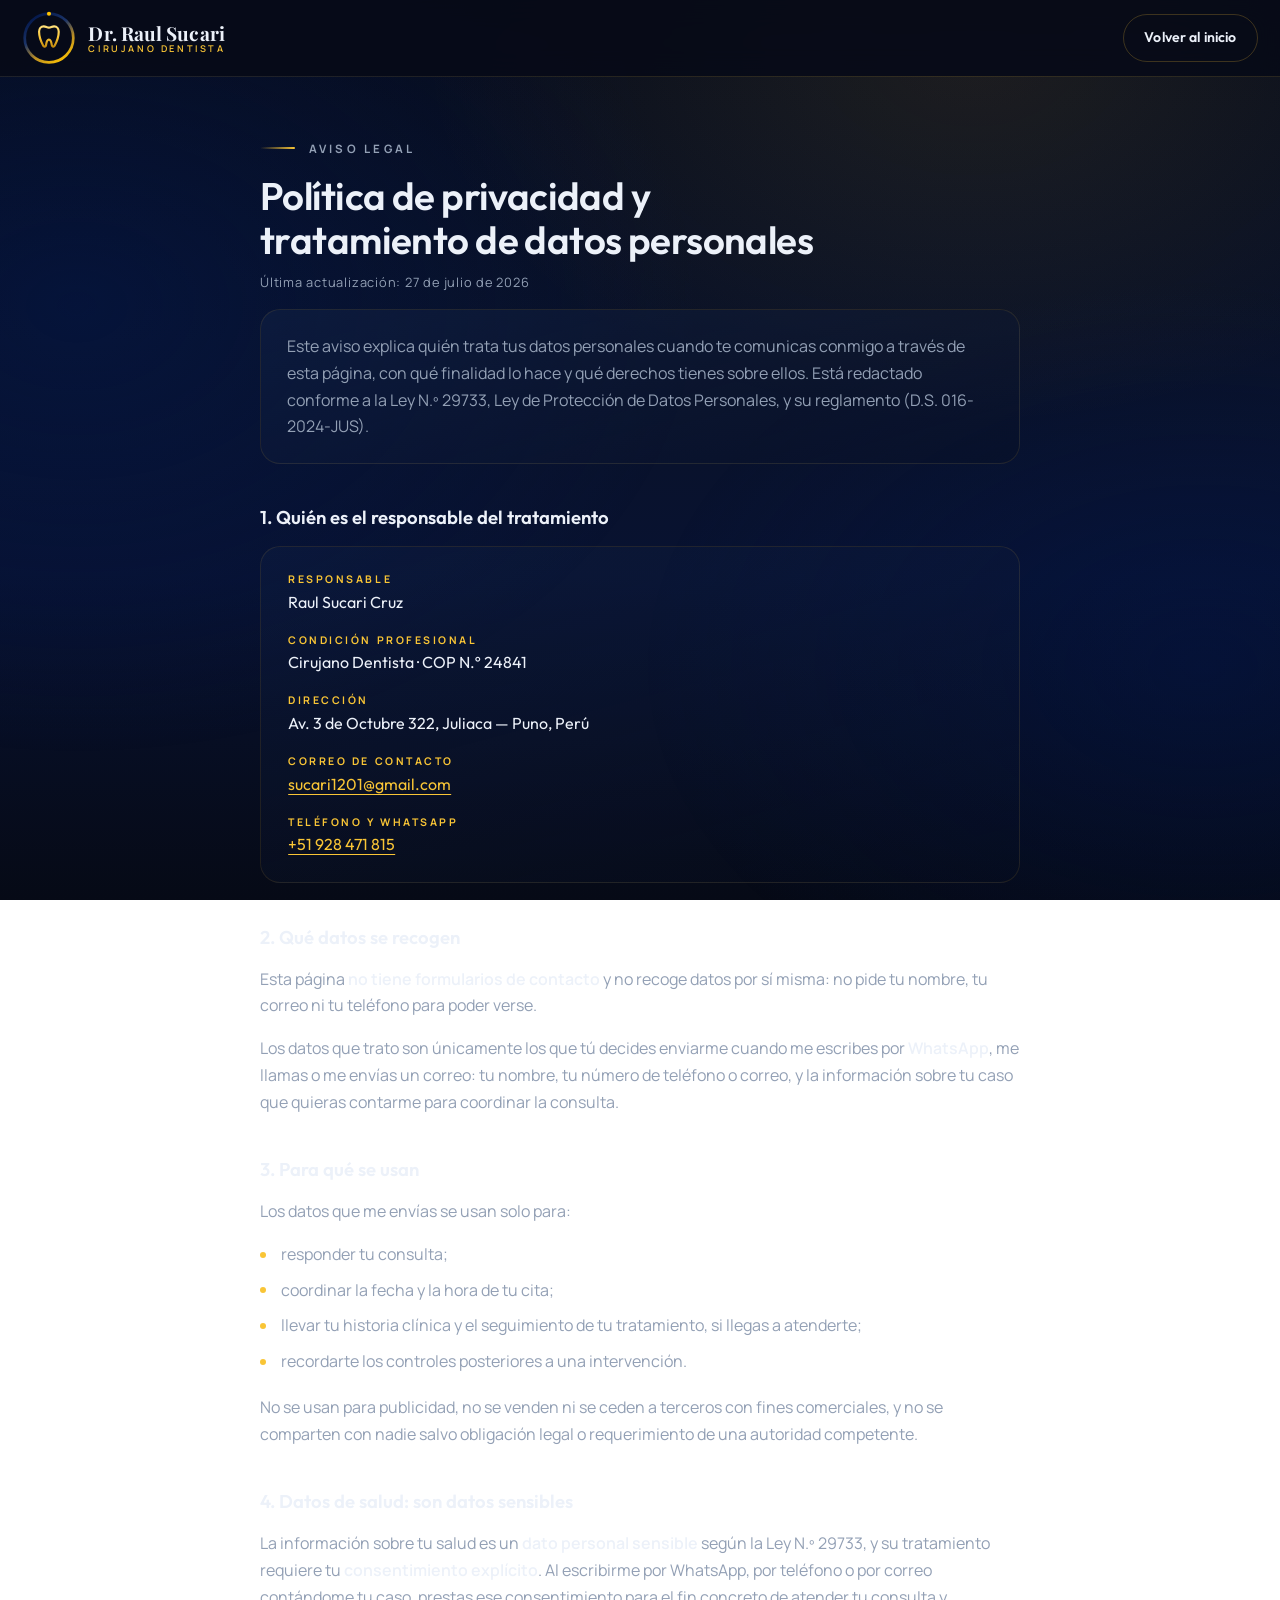
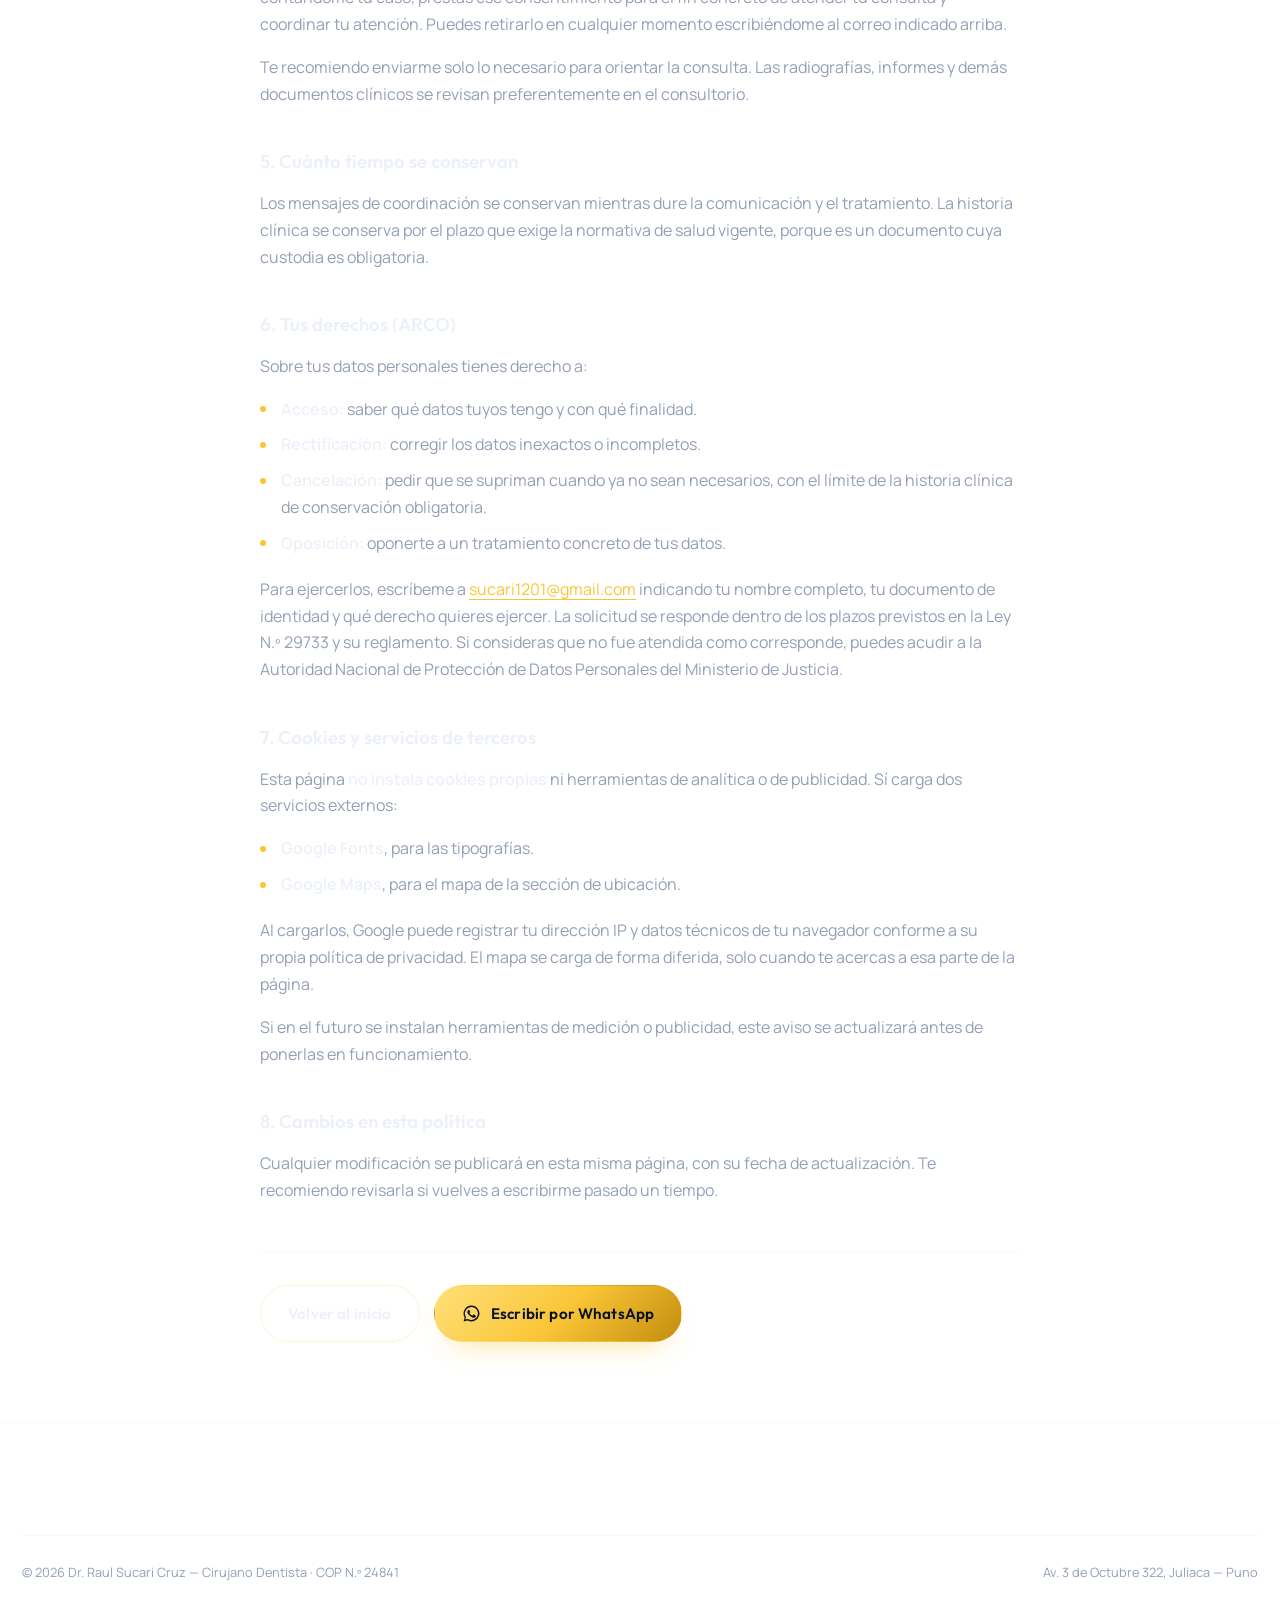
==== commit 12ce9fb5: "Elimina la seccion "El doctor" y cambia Cinzel por Playfair Display La seccion se va entera por pedi" ====
--- a/privacidad.html
+++ b/privacidad.html
@@ -12,7 +12,7 @@
   <link rel="icon" type="image/svg+xml" href="assets/favicon.svg">
   <link rel="preconnect" href="https://fonts.googleapis.com">
   <link rel="preconnect" href="https://fonts.gstatic.com" crossorigin>
-  <link href="https://fonts.googleapis.com/css2?family=Cinzel:wght@700&family=Outfit:wght@400..700&family=Manrope:wght@400..700&display=swap" rel="stylesheet">
+  <link href="https://fonts.googleapis.com/css2?family=Playfair+Display:wght@500..700&family=Outfit:wght@400..700&family=Manrope:wght@400..700&display=swap" rel="stylesheet">
   <link rel="stylesheet" href="css/styles.css">
 </head>
 <body class="legal-page">
--- a/css/styles.css
+++ b/css/styles.css
@@ -27,7 +27,11 @@
 
   /* Cinzel para el nombre, Outfit para títulos y botones,
      Manrope para el cuerpo y las versalitas espaciadas */
-  --font-brand: "Cinzel", Georgia, serif;
+  /* Playfair Display y no Cinzel: Cinzel está dibujada con versalitas, o
+     sea que las minúsculas le salen como mayúsculas pequeñas y "Dr. Raul
+     Sucari Cruz" se leía todo en mayúsculas. Playfair tiene minúsculas
+     de verdad y mantiene el aire serif elegante. */
+  --font-brand: "Playfair Display", Georgia, serif;
   --font-head:  "Outfit", "Segoe UI", sans-serif;
   --font-body:  "Manrope", "Segoe UI", sans-serif;
 
@@ -273,11 +277,13 @@
 
 .brand__text { display: flex; flex-direction: column; line-height: 1.15; }
 
+/* El tracking abierto lo pedía Cinzel, que iba toda en mayúsculas.
+   Con minúsculas de verdad, separar las letras las desarma. */
 .brand__name {
   font-family: var(--font-brand);
   font-weight: 700;
-  font-size: 1.14rem;
-  letter-spacing: 0.055em;
+  font-size: 1.2rem;
+  letter-spacing: 0.005em;
   color: var(--paper);
   white-space: nowrap;
 }
@@ -356,19 +362,24 @@
   overflow: hidden;
 }
 
+/* La columna de la foto es la más ancha de las dos: es lo que hace que
+   la foto se vea grande. Al bajar la izquierda, vigilar que los dos
+   botones del hero sigan entrando en una sola línea. */
 .hero__inner {
   display: grid;
-  grid-template-columns: 0.98fr 1.02fr;
+  grid-template-columns: 0.85fr 1.15fr;
   gap: 3rem;
   align-items: center;
 }
 
+/* A este tamaño una serif de alto contraste pide tracking negativo:
+   con el espaciado por defecto las palabras se ven sueltas. */
 .hero__title {
   font-family: var(--font-brand);
   font-weight: 700;
-  font-size: clamp(2.4rem, 5.4vw, 3.9rem);
-  line-height: 1.02;
-  letter-spacing: 0.005em;
+  font-size: clamp(2.3rem, 5.1vw, 3.7rem);
+  line-height: 1.08;
+  letter-spacing: -0.015em;
   margin-bottom: 1.1rem;
 }
 
@@ -431,11 +442,28 @@
 
 .hero__formacion strong { color: var(--paper); font-weight: 600; }
 
-.hero__subtitle {
-  max-width: 48ch;
+/* Lema de cierre del hero. Va en cursiva y con el mismo filete dorado
+   que la línea de credencial, para que se lea como una firma y no como
+   otro párrafo más de la lista de arriba. */
+.hero__lema {
+  position: relative;
+  padding-left: 1.1rem;
+  max-width: 46ch;
   margin-bottom: 2.1rem;
-  color: var(--muted);
-  font-size: 1.04rem;
+  color: var(--paper);
+  font-size: 1.02rem;
+  font-style: italic;
+}
+
+.hero__lema::before {
+  content: "";
+  position: absolute;
+  left: 0;
+  top: 0.3em;
+  bottom: 0.3em;
+  width: 2px;
+  border-radius: 2px;
+  background: linear-gradient(180deg, var(--gold), transparent);
 }
 
 .hero__actions { display: flex; flex-wrap: wrap; gap: 0.9rem; }
@@ -448,9 +476,13 @@
   perspective: 1200px;
 }
 
+/* Sin tope de ancho: la foto ocupa toda su columna, y como va en 4:3
+   su alto queda casi igual al de la columna de texto de al lado — o
+   sea, va desde el "Juliaca · Puno" hasta los botones. Si se le pone
+   un `max-width`, se encoge y deja de alinear con el texto. */
 .retrato {
   position: relative;
-  width: min(100%, 480px);
+  width: 100%;
   transform-style: preserve-3d;
   animation: retratoFlota 9s ease-in-out infinite alternate;
 }
@@ -472,7 +504,7 @@
   position: absolute;
   left: 50%;
   top: 46%;
-  width: 132%;
+  width: 118%;
   aspect-ratio: 1;
   transform: translate(-50%, -50%) translateZ(-80px);
   border-radius: 50%;
@@ -482,53 +514,21 @@
     transparent 68%);
 }
 
-/* El anillo que orbita: es el gesto del logo, ahora alrededor del doctor */
-.retrato__aro {
-  position: absolute;
-  left: 50%;
-  top: 58%;
-  width: 124%;
-  aspect-ratio: 1;
-  border: 1px dashed rgba(249, 197, 54, 0.30);
-  border-radius: 50%;
-  transform: translate(-50%, -50%) translateZ(-40px) rotateX(76deg);
-  animation: aroGira 30s linear infinite;
-}
-
-.retrato__aro::after {
-  content: "";
-  position: absolute;
-  top: -5px;
-  left: 50%;
-  width: 9px;
-  height: 9px;
-  margin-left: -4.5px;
-  border-radius: 50%;
-  background: var(--gold);
-  box-shadow: 0 0 18px 3px rgba(249, 197, 54, 0.75);
-}
-
-@keyframes aroGira {
-  from { transform: translate(-50%, -50%) translateZ(-40px) rotateX(76deg) rotateZ(0deg); }
-  to   { transform: translate(-50%, -50%) translateZ(-40px) rotateX(76deg) rotateZ(360deg); }
-}
-
 /* Marco rectangular (4:5), más alto que la foto cuadrada que hay
    dentro. object-fit: contain para que la foto se vea COMPLETA, sin
    recortar los brazos cruzados; el sobrante queda como banda arriba y
    abajo, rellena por el `background` de este mismo elemento. */
-/* Marco rectangular (9:10): la foto en sí se recorta a ese formato
-   (object-fit: cover), no se le agregan bandas ni bordes para simular
-   el rectángulo. 9:10 es el recorte más angosto que no le corta las
-   manos cruzadas de esta foto en particular — si se cambia la foto,
-   revisar de nuevo cuánto se puede angostar sin cortar brazos. */
+/* Marco 3:2 para la foto del consultorio, que es apaisada (16:9). Es más
+   ancho que el 4:3 anterior, así que recorta menos la foto y, combinado
+   con la columna más ancha, su alto sigue coincidiendo con el de la
+   columna de texto: la foto va del "Juliaca · Puno" a los botones. */
 .retrato__foto {
   position: relative;
   width: 100%;
   /* height: auto es obligatorio: el atributo height del <img> gana sobre
      aspect-ratio y estiraría la foto a su alto natural */
   height: auto;
-  aspect-ratio: 9 / 10;
+  aspect-ratio: 3 / 2;
   object-fit: cover;
   object-position: 50% 50%;
   border-radius: 34px;
@@ -576,30 +576,29 @@
 
 /* ---------- Cómo trabajo ---------- */
 
+/* `stretch` en vez de `center`: la foto ocupa exactamente el alto de la
+   columna de al lado, del rótulo "Cómo trabajo" al final de la última
+   tarjeta. Es lo que la mantiene simétrica aunque cambie el número de
+   tarjetas o el largo de sus textos. */
 .office__inner {
   display: grid;
   grid-template-columns: 1fr 1fr;
   gap: 4.8rem;
-  align-items: center;
-}
-
+  align-items: stretch;
+}
+
+.office__media { display: flex; }
+
+/* Sin `aspect-ratio`: el alto lo pone la columna (100%) y el recorte lo
+   resuelve `cover`. El retrato es cuadrado (1080×1080) y aquí se ve a
+   una proporción de ~0,82, todavía por dentro de los codos; si se
+   alarga mucho esta sección, revisar que no empiece a cortarlos. */
 .office__media img {
   width: 100%;
-  height: auto;
-  aspect-ratio: 3 / 2;
+  height: 100%;
   object-fit: cover;
   border-radius: var(--radius);
   border: 1px solid var(--line);
-}
-
-.office__media figcaption {
-  margin-top: 0.9rem;
-  font-size: 0.72rem;
-  font-weight: 600;
-  letter-spacing: 0.14em;
-  text-transform: uppercase;
-  color: var(--muted);
-  text-align: center;
 }
 
 /* Cada punto es su propio recuadro: leídos en fila corrida se apelmazaban */
@@ -652,118 +651,51 @@
   transform: rotate(-45deg);
 }
 
-/* ---------- El doctor ---------- */
-
-.doctor__inner {
+/* ---------- Tratamientos ---------- */
+
+/* La frase de entrada de la sección va en cursiva: enmarca lo que sigue
+   en vez de leerse como un tratamiento más. */
+.section__lead--lema { font-style: italic; }
+
+.cards {
   display: grid;
-  grid-template-columns: 1.05fr 0.95fr;
-  gap: 4.8rem;
+  grid-template-columns: repeat(3, 1fr);
+  gap: 1.8rem;
+}
+
+/* Para un grupo con una sola tarjeta: a un tercio de ancho quedaría
+   descolgada al lado de dos huecos vacíos. */
+.cards--ancha { grid-template-columns: 1fr; }
+
+/* Los tratamientos van agrupados por especialidad. El rótulo del grupo
+   lleva un filete que se desvanece, como los separadores de sección. */
+.grupo + .grupo { margin-top: 3.6rem; }
+
+.grupo__titulo {
+  display: flex;
   align-items: center;
-}
-
-.doctor__cv { display: grid; gap: 1.6rem; }
-
-/* Formación: el peso lo pone la institución, no los adjetivos */
-
-.formacion {
-  position: relative;
-  padding: 2rem 2.1rem;
-  background: linear-gradient(165deg, rgba(18, 34, 70, 0.5), rgba(8, 14, 32, 0.3));
-  border: 1px solid var(--line-soft);
-  border-radius: var(--radius);
-}
-
-/* San Marcos es el activo de confianza más fuerte del sitio */
-.formacion--destacada {
-  border-color: var(--line);
-  box-shadow: 0 0 0 5px rgba(249, 197, 54, 0.05), 0 30px 60px -40px #000;
-}
-
-/* Filete dorado, el mismo gesto que la credencial del hero */
-.formacion::before {
-  content: "";
-  position: absolute;
-  left: 0;
-  top: 2rem;
-  bottom: 2rem;
-  width: 2px;
-  border-radius: 2px;
-  background: linear-gradient(180deg, var(--gold), transparent);
-}
-
-.formacion__rotulo {
-  display: block;
-  margin-bottom: 0.7rem;
-  font-size: 0.68rem;
-  font-weight: 700;
-  letter-spacing: 0.26em;
-  text-transform: uppercase;
-  color: var(--gold);
-}
-
-/* En Cinzel, como el nombre del doctor: le da el mismo peso institucional */
-.formacion__casa {
-  font-family: var(--font-brand);
-  font-size: clamp(1.05rem, 1.9vw, 1.3rem);
-  font-weight: 700;
-  line-height: 1.25;
-  letter-spacing: 0.01em;
-  color: var(--paper);
-}
-
-.formacion__lugar {
-  margin-top: 0.35rem;
-  font-size: 0.8rem;
-  letter-spacing: 0.05em;
-  color: var(--gold);
-}
-
-.formacion__texto {
-  margin-top: 1.2rem;
-  padding-top: 1.2rem;
-  border-top: 1px solid var(--line-soft);
-  font-size: 0.94rem;
-  color: var(--muted);
-}
-
-.cv {
-  display: grid;
-  gap: 1.5rem;
-  padding: 2rem 2.1rem;
-  background: linear-gradient(165deg, rgba(18, 34, 70, 0.35), rgba(8, 14, 32, 0.22));
-  border: 1px solid var(--line-soft);
-  border-radius: var(--radius);
-}
-
-.cv li { display: flex; flex-direction: column; gap: 0.15rem; }
-
-.cv li + li {
-  padding-top: 1.5rem;
-  border-top: 1px solid var(--line-soft);
-}
-
-.cv__rotulo {
-  font-size: 0.66rem;
+  gap: 1.1rem;
+  margin-bottom: 1.8rem;
+  font-family: var(--font-body);
+  font-size: 0.7rem;
   font-weight: 700;
   letter-spacing: 0.24em;
   text-transform: uppercase;
   color: var(--gold);
 }
 
-.cv__valor {
-  font-family: var(--font-head);
-  font-size: 1rem;
-  font-weight: 500;
-  line-height: 1.4;
-  color: var(--paper);
-}
-
-/* ---------- Tratamientos ---------- */
-
-.cards {
-  display: grid;
-  grid-template-columns: repeat(3, 1fr);
-  gap: 1.8rem;
+.grupo__titulo::after {
+  content: "";
+  flex: 1;
+  height: 1px;
+  background: linear-gradient(90deg, var(--line), transparent);
+}
+
+/* La consulta es la puerta de entrada a todo lo demás: va sola y a lo
+   ancho, antes de los grupos. */
+.card--puerta {
+  margin-bottom: 3.6rem;
+  border-color: var(--line);
 }
 
 .card {
@@ -981,8 +913,9 @@
 .footer__brand strong {
   display: block;
   font-family: var(--font-brand);
-  font-size: 1.02rem;
-  letter-spacing: 0.04em;
+  font-size: 1.1rem;
+  font-weight: 700;
+  letter-spacing: 0.005em;
   color: var(--paper);
   margin-bottom: 0.3rem;
 }
@@ -1261,13 +1194,19 @@
   .reveal--visible { animation: none; }
 
   .retrato { animation: none; }
-  .retrato__aro { animation: none; }
   .retrato__inner { transition: none; }
 
   .place__pinDot::after { animation: none; opacity: 0; }
 }
 
 /* ---------- Responsive ---------- */
+
+/* Por debajo de este ancho, la columna de texto del hero se queda sin
+   espacio para los dos botones en una línea y el segundo cae solo.
+   Se emparejan las columnas: la foto sigue grande y los botones entran. */
+@media (max-width: 1150px) {
+  .hero__inner { grid-template-columns: 1fr 1fr; }
+}
 
 @media (max-width: 1080px) {
   .nav { gap: 1.2rem; }
@@ -1310,12 +1249,18 @@
   .hero { padding-top: calc(var(--header-h) + 2.2rem); }
   .hero__inner { grid-template-columns: 1fr; gap: 2.8rem; }
   .hero__stage { order: -1; }
-  .retrato { width: min(78%, 320px); }
+  /* Más ancho que antes: arriba ahora va la foto apaisada del
+     consultorio, y a 320px quedaba una franja demasiado baja. */
+  .retrato { width: min(94%, 440px); }
 
   .trust__list { grid-template-columns: repeat(2, 1fr); }
 
-  .doctor__inner, .office__inner { grid-template-columns: 1fr; gap: 3.2rem; }
+  .office__inner { grid-template-columns: 1fr; gap: 3.2rem; }
   .office__media { order: -1; }
+
+  /* En una sola columna no hay alto que igualar: sin esto, el
+     `height: 100%` de la foto se queda sin referencia y colapsa. */
+  .office__media img { height: auto; aspect-ratio: 9 / 10; }
 
   .cards { grid-template-columns: repeat(2, 1fr); }
 
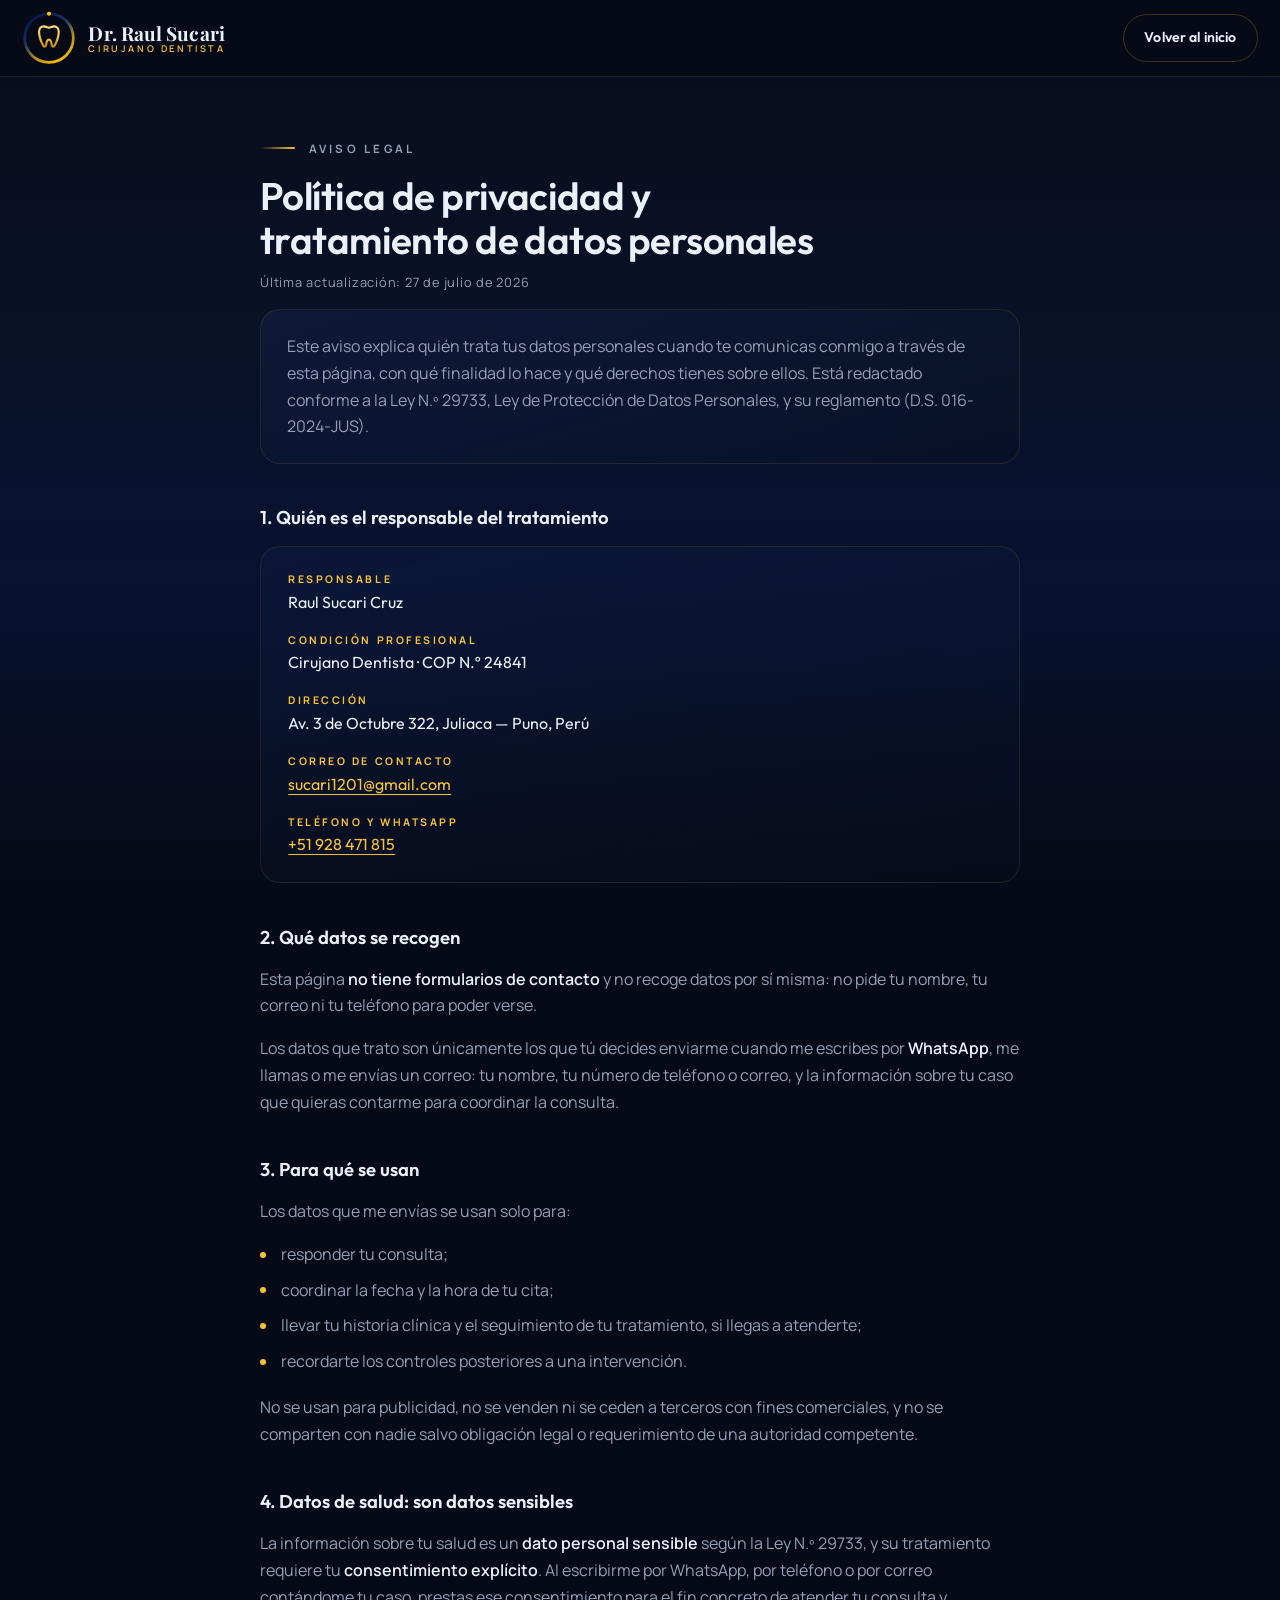
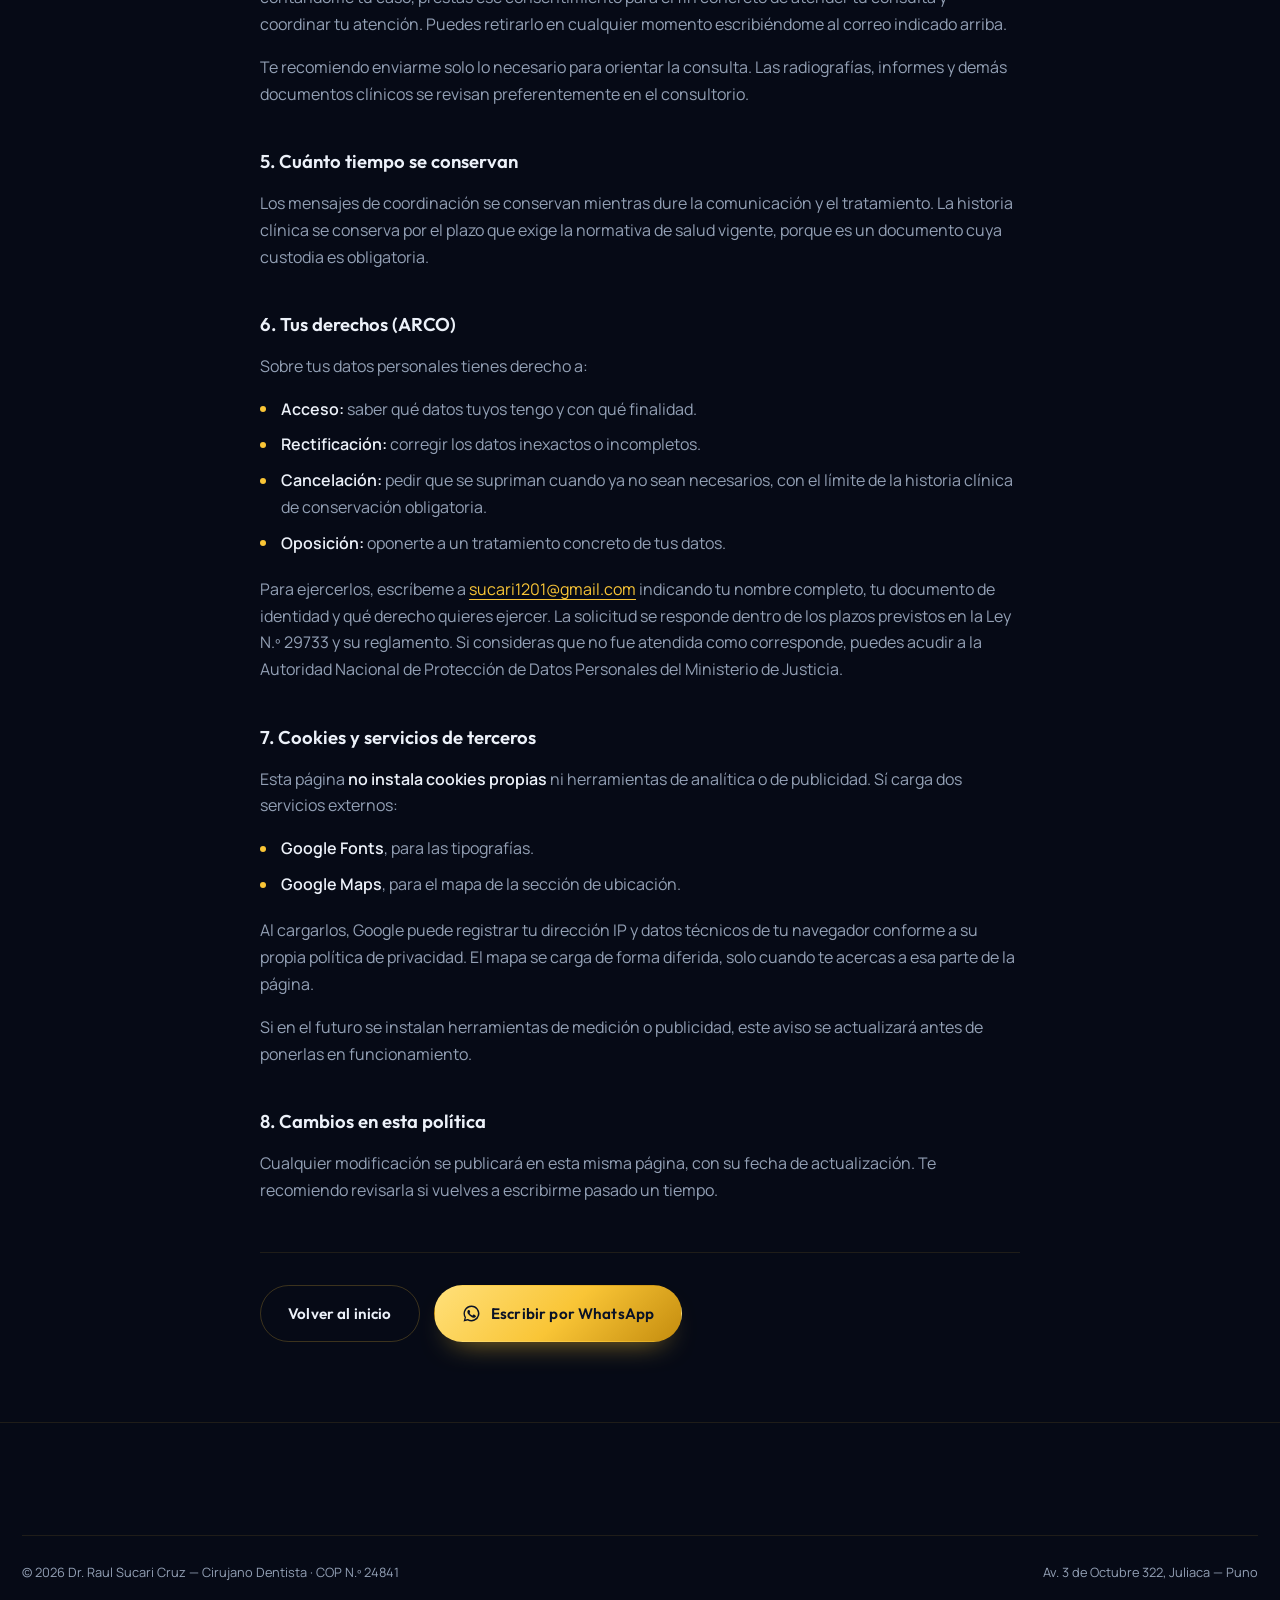
==== commit 82597b32: "Arregla la franja blanca de las barras del navegador en movil En iOS Safari tine la barra de direcci" ====
--- a/privacidad.html
+++ b/privacidad.html
@@ -5,7 +5,7 @@
   <meta name="viewport" content="width=device-width, initial-scale=1.0">
   <title>Política de privacidad — Dr. Raul Sucari Cruz</title>
   <meta name="description" content="Política de privacidad y aviso de tratamiento de datos personales del Dr. Raul Sucari Cruz, Cirujano Dentista COP N.º 24841, Juliaca, Puno.">
-  <meta name="theme-color" content="#02164A">
+  <meta name="theme-color" content="#070C1B">
   <meta name="robots" content="index, follow">
   <link rel="canonical" href="https://drogueriasuker-glitch.github.io/Raul-Sucari/privacidad.html">
 
--- a/css/styles.css
+++ b/css/styles.css
@@ -44,7 +44,16 @@
 
 *, *::before, *::after { box-sizing: border-box; margin: 0; padding: 0; }
 
+/* El color de fondo va aquí y no solo en body: el navegador tiñe con el
+   fondo de html las zonas que no son la página — la barra de direcciones
+   de Safari en iOS y el rebote del scroll. El degradado del body no sirve
+   para eso (es una imagen, no un color), así que sin esta línea esas
+   zonas salen blancas. */
 html {
+  /* La página es oscura siempre: así el navegador pinta en oscuro lo que
+     dibuja él (barras, controles) y no mete un fondo claro por debajo. */
+  color-scheme: dark;
+  background: var(--navy-deep);
   scroll-behavior: smooth;
   scroll-padding-top: calc(var(--header-h) + 12px);
   scrollbar-color: #1b2743 var(--navy-deep);
@@ -61,8 +70,12 @@
 
 body {
   /* Un solo fondo continuo para toda la página: las secciones no llevan
-     color propio, así no quedan cortes duros entre una y otra */
-  background: linear-gradient(180deg, #070C1B 0%, #0A1228 38%, #081231 64%, #060A16 100%);
+     color propio, así no quedan cortes duros entre una y otra.
+     El color y la imagen van en propiedades separadas a propósito: la
+     forma corta `background:` borraría el color y dejaría el degradado
+     sobre blanco mientras carga o si el navegador no lo pinta. */
+  background-color: var(--navy-deep);
+  background-image: linear-gradient(180deg, #070C1B 0%, #0A1228 38%, #081231 64%, #060A16 100%);
   background-attachment: fixed;
   color: var(--paper);
   font-family: var(--font-body);
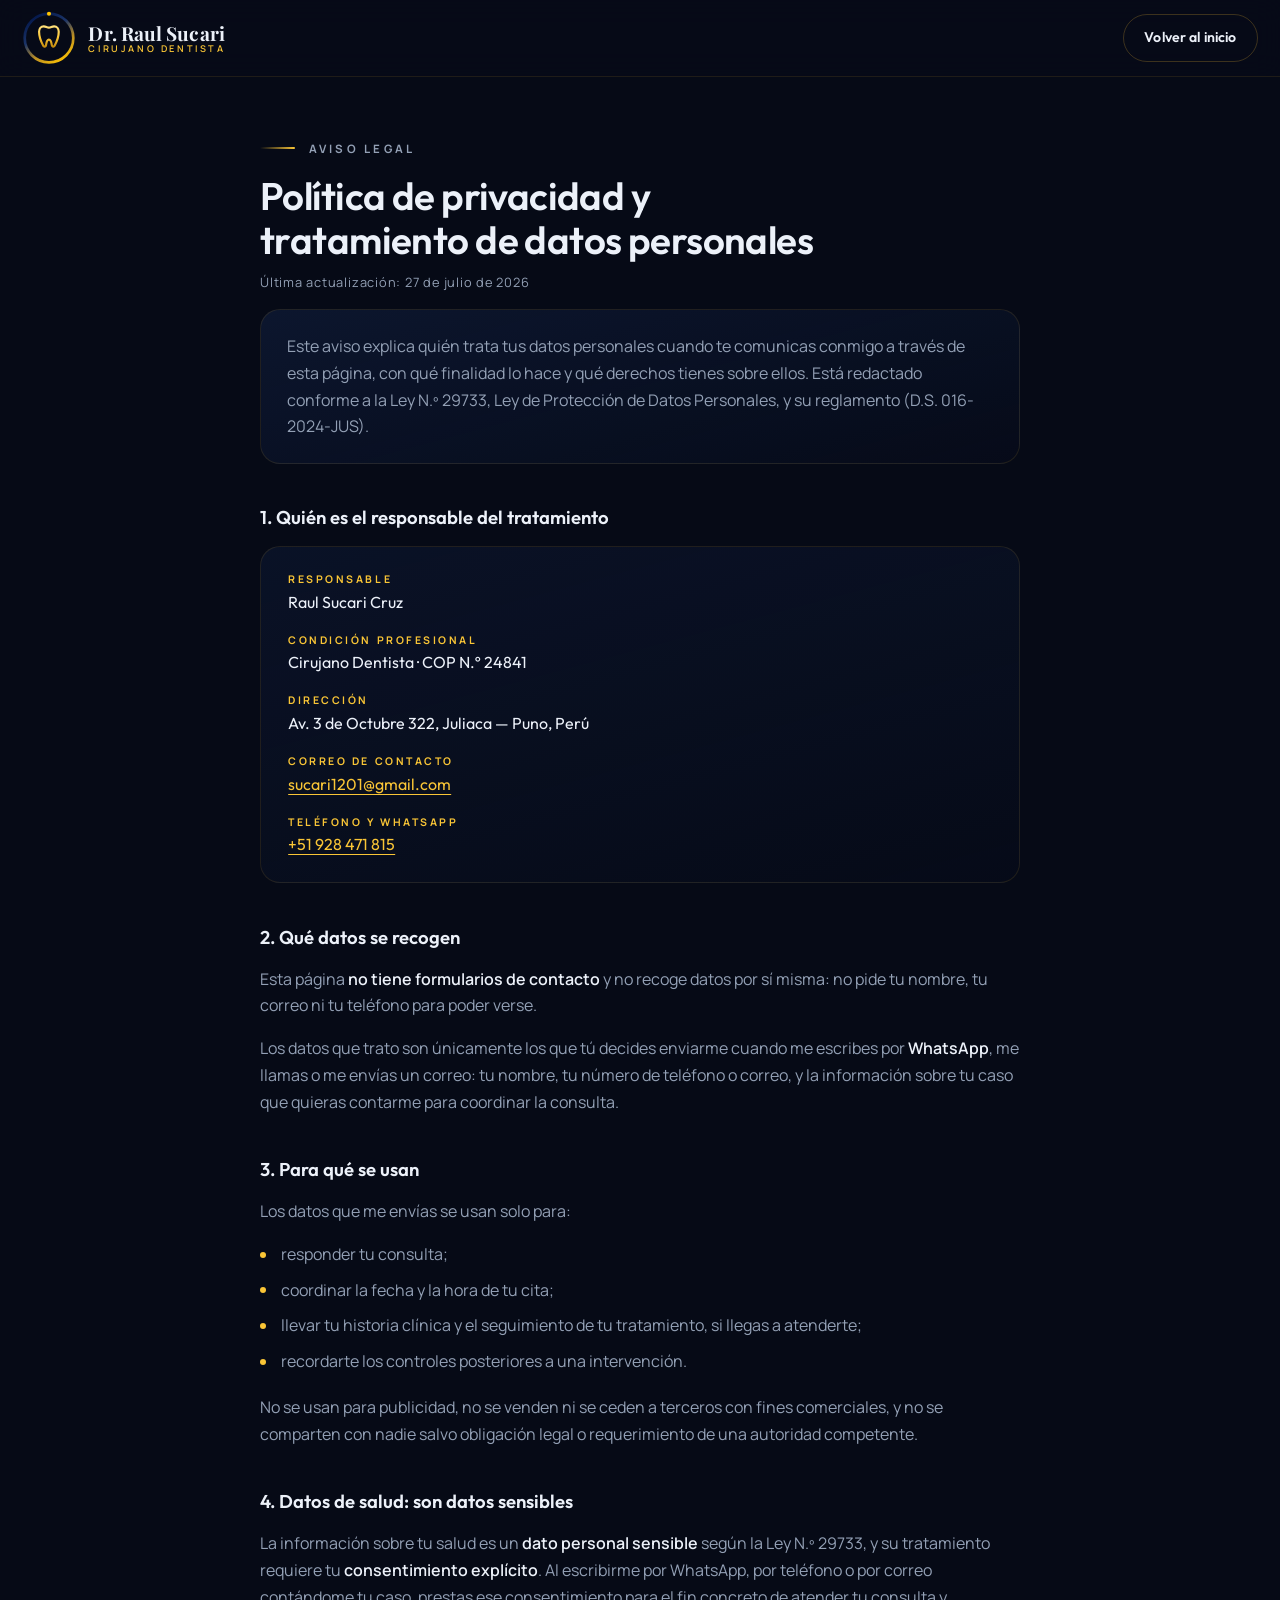
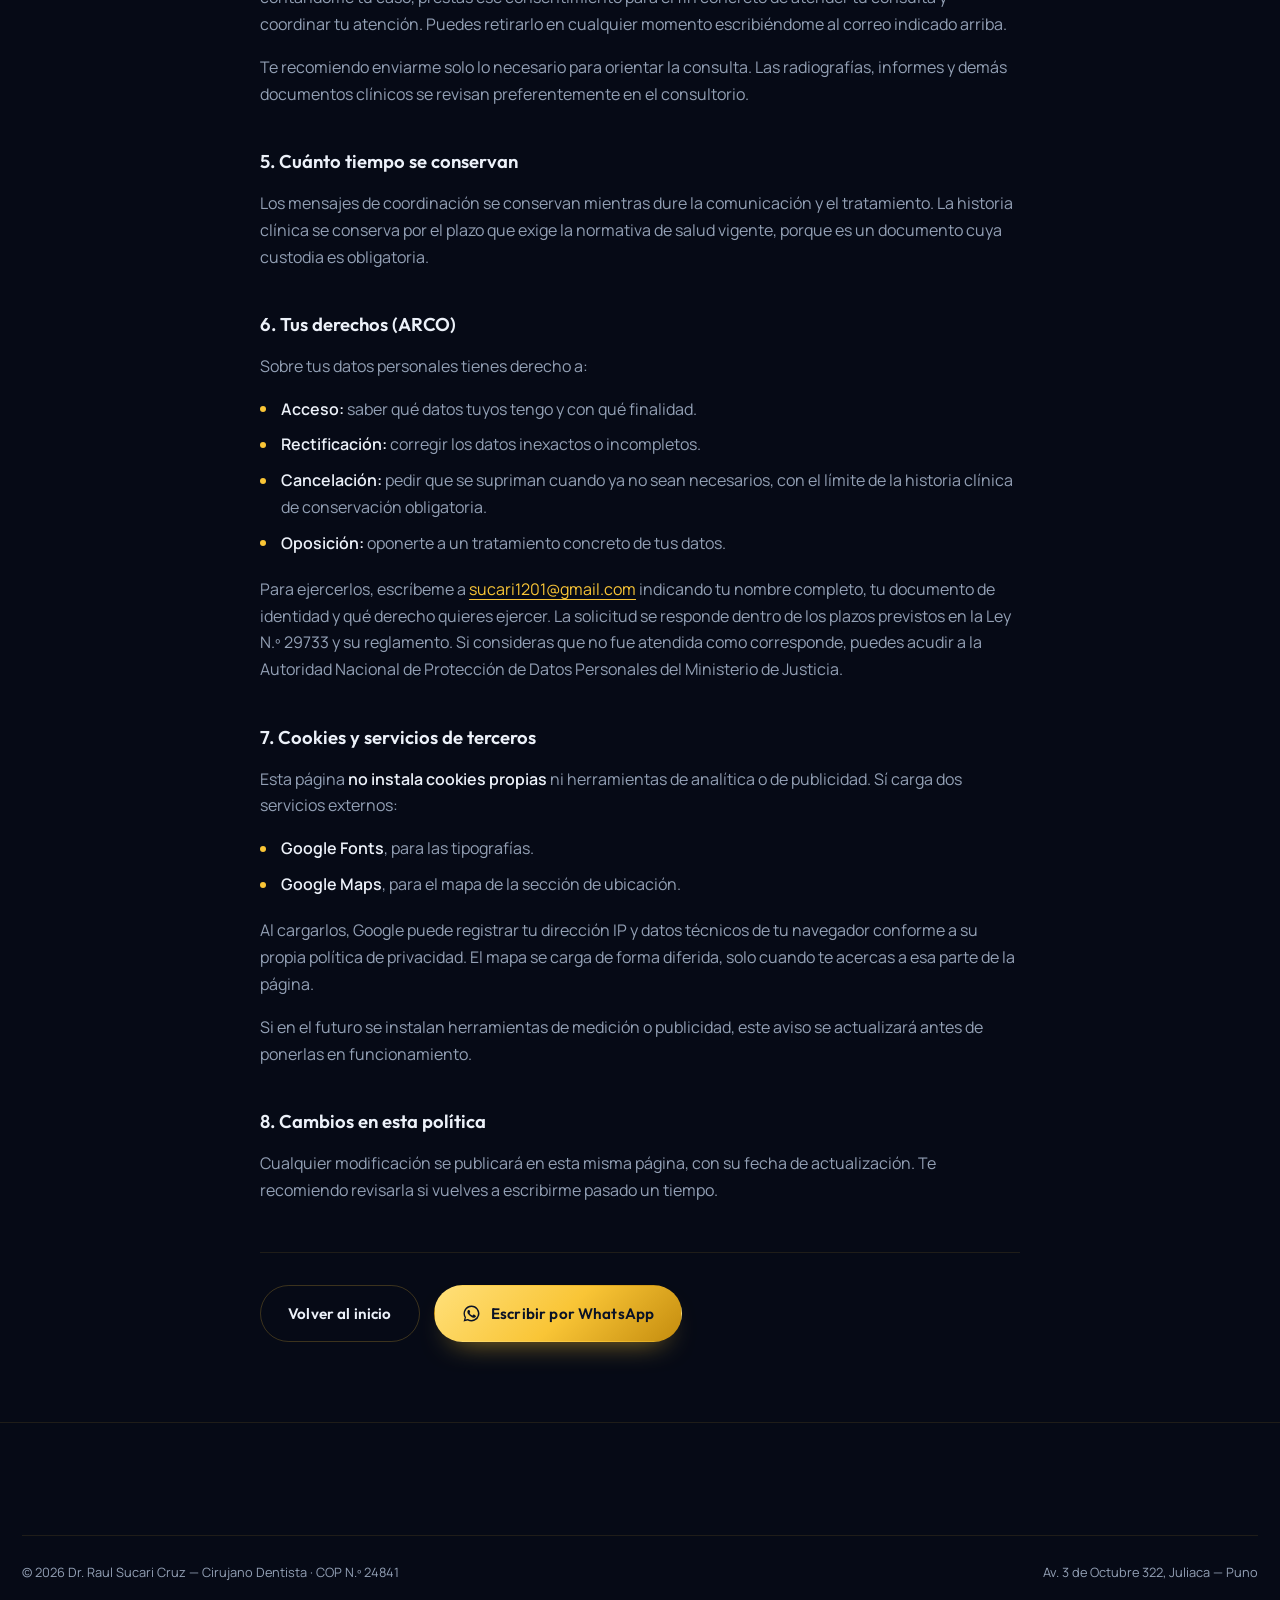
==== commit 9a6df1ec: "Quita background-attachment: fixed, que dejaba la franja blanca en iOS iOS Safari no implementa bien" ====
--- a/privacidad.html
+++ b/privacidad.html
@@ -13,7 +13,7 @@
   <link rel="preconnect" href="https://fonts.googleapis.com">
   <link rel="preconnect" href="https://fonts.gstatic.com" crossorigin>
   <link href="https://fonts.googleapis.com/css2?family=Playfair+Display:wght@500..700&family=Outfit:wght@400..700&family=Manrope:wght@400..700&display=swap" rel="stylesheet">
-  <link rel="stylesheet" href="css/styles.css">
+  <link rel="stylesheet" href="css/styles.css?v=2">
 </head>
 <body class="legal-page">
 
--- a/css/styles.css
+++ b/css/styles.css
@@ -69,14 +69,12 @@
 ::-webkit-scrollbar-thumb:hover { background: var(--gold-deep); }
 
 body {
-  /* Un solo fondo continuo para toda la página: las secciones no llevan
-     color propio, así no quedan cortes duros entre una y otra.
-     El color y la imagen van en propiedades separadas a propósito: la
-     forma corta `background:` borraría el color y dejaría el degradado
-     sobre blanco mientras carga o si el navegador no lo pinta. */
+  /* Solo color plano aquí. El degradado vive en la capa fija de abajo,
+     no en `background-attachment: fixed`: iOS Safari no implementa bien
+     esa propiedad y, al colapsar la barra de direcciones durante el
+     scroll, dejaba sin pintar la franja que acababa de descubrir — la
+     banda blanca que aparecía al bajar. */
   background-color: var(--navy-deep);
-  background-image: linear-gradient(180deg, #070C1B 0%, #0A1228 38%, #081231 64%, #060A16 100%);
-  background-attachment: fixed;
   color: var(--paper);
   font-family: var(--font-body);
   font-size: 1rem;
@@ -85,19 +83,27 @@
   overflow-x: hidden;
 }
 
-/* Capa de luz ambiental: va fija sobre el fondo y debajo de todo el
-   contenido. Al ser una sola capa continua, ninguna sección corta el
-   degradado en su borde — no quedan costuras entre secciones. */
+/* El fondo entero de la página: el degradado de base más la luz ambiental,
+   en una sola capa fija al viewport y debajo de todo el contenido. Al ser
+   continua, ninguna sección corta el degradado en su borde — no quedan
+   costuras entre secciones.
+
+   Es un elemento fijo, y no el `background-attachment: fixed` que había
+   antes, porque esa propiedad está rota en iOS. Un elemento con
+   `position: fixed` da el mismo resultado y lo pintan todos los
+   navegadores. El `-1rem` de margen cubre la franja extra que aparece
+   mientras la barra del navegador móvil se colapsa. */
 body::before {
   content: "";
   position: fixed;
-  inset: 0;
+  inset: -1rem;
   z-index: -1;
   pointer-events: none;
   background:
     radial-gradient(920px 620px at 76% 6%, rgba(249, 197, 54, 0.09), transparent 60%),
     radial-gradient(1000px 720px at 6% 34%, rgba(2, 22, 74, 0.55), transparent 62%),
-    radial-gradient(900px 620px at 94% 74%, rgba(2, 22, 74, 0.42), transparent 62%);
+    radial-gradient(900px 620px at 94% 74%, rgba(2, 22, 74, 0.42), transparent 62%),
+    linear-gradient(180deg, #070C1B 0%, #0A1228 38%, #081231 64%, #060A16 100%);
 }
 
 img { max-width: 100%; display: block; }
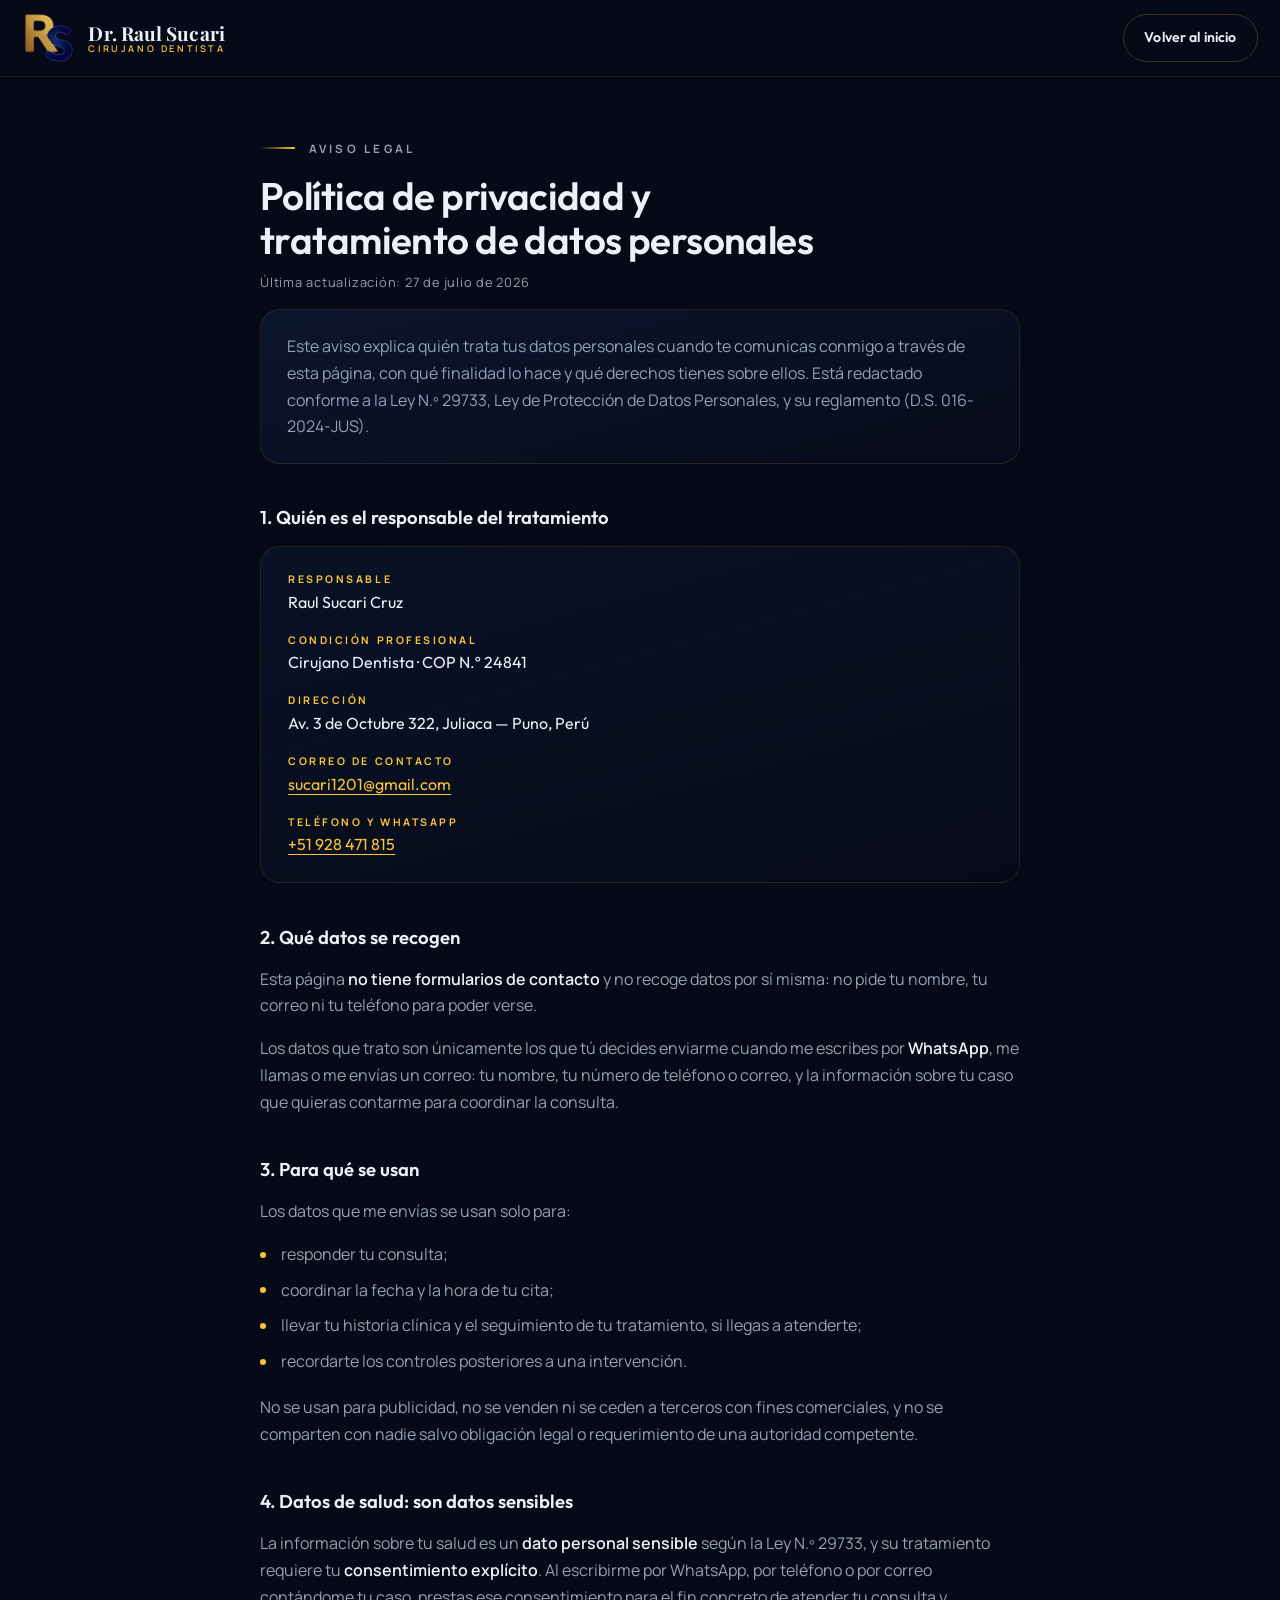
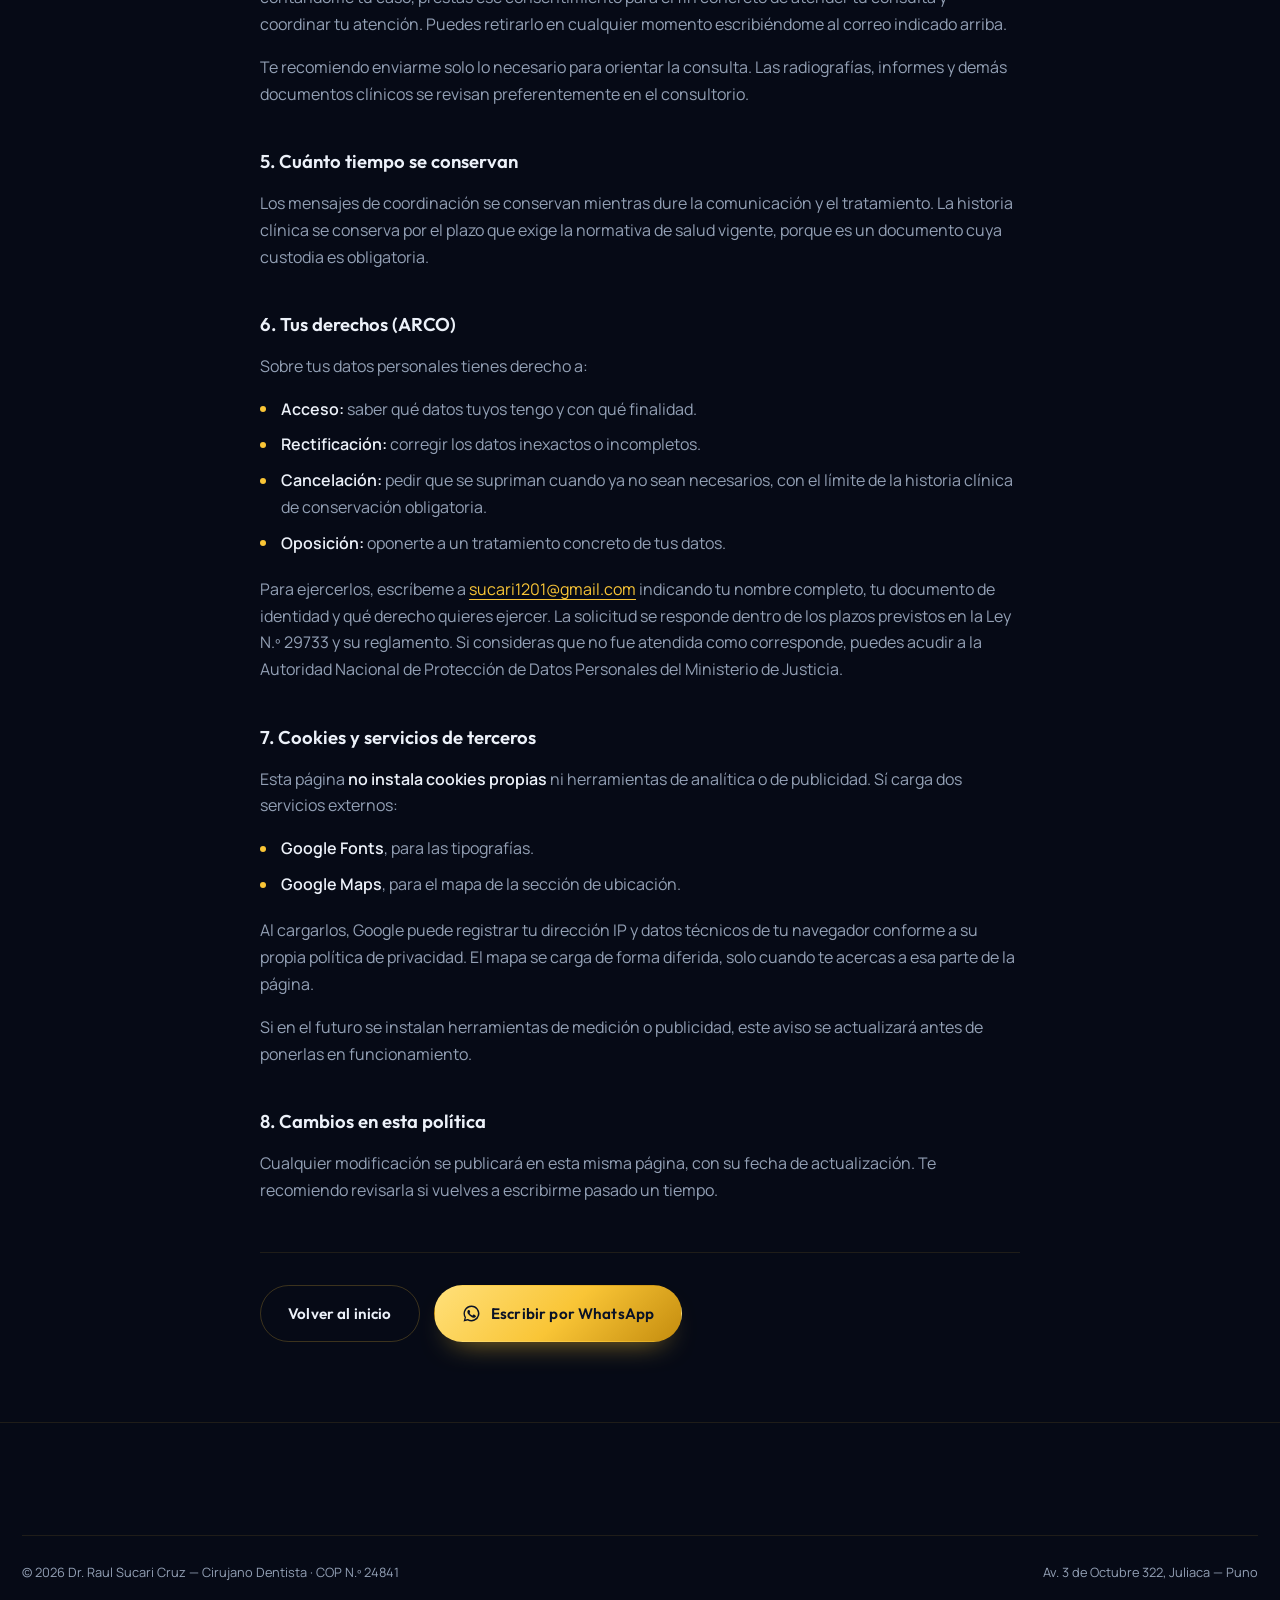
==== commit 70a857cf: "Cambia la marca por el monograma RS y pone un pin en "Ver donde atiendo" El cliente subio un logo nu" ====
--- a/privacidad.html
+++ b/privacidad.html
@@ -9,11 +9,11 @@
   <meta name="robots" content="index, follow">
   <link rel="canonical" href="https://drogueriasuker-glitch.github.io/Raul-Sucari/privacidad.html">
 
-  <link rel="icon" type="image/svg+xml" href="assets/favicon.svg">
+  <link rel="icon" type="image/png" href="assets/favicon.png">
   <link rel="preconnect" href="https://fonts.googleapis.com">
   <link rel="preconnect" href="https://fonts.gstatic.com" crossorigin>
   <link href="https://fonts.googleapis.com/css2?family=Playfair+Display:wght@500..700&family=Outfit:wght@400..700&family=Manrope:wght@400..700&display=swap" rel="stylesheet">
-  <link rel="stylesheet" href="css/styles.css?v=2">
+  <link rel="stylesheet" href="css/styles.css?v=6">
 </head>
 <body class="legal-page">
 
@@ -22,7 +22,7 @@
   <header class="header">
     <div class="container header__inner">
       <a href="index.html" class="brand" aria-label="Dr. Raul Sucari Cruz, inicio">
-        <img class="brand__logo" src="assets/marca.svg" alt="" width="54" height="54">
+        <img class="brand__logo" src="assets/marca.png" alt="" width="128" height="128">
         <span class="brand__text">
           <span class="brand__name">Dr. Raul Sucari</span>
           <span class="brand__tag">Cirujano Dentista</span>
--- a/css/styles.css
+++ b/css/styles.css
@@ -200,22 +200,6 @@
   background: linear-gradient(90deg, transparent, var(--line), transparent);
 }
 
-/* Tope de medida: con el contenedor ancho, una columna de texto sin
-   límite pasa de las 90 letras por línea y se vuelve incómoda de leer */
-.prose { max-width: 62ch; }
-
-.prose p { color: var(--muted); margin-bottom: 1rem; }
-.prose strong { color: var(--paper); font-weight: 600; }
-
-.credential {
-  font-family: var(--font-body);
-  font-size: 0.8rem;
-  font-weight: 600;
-  letter-spacing: 0.14em;
-  text-transform: uppercase;
-  color: var(--gold);
-}
-
 /* ---------- Botones ---------- */
 
 .btn {
@@ -258,6 +242,15 @@
   transform: translateY(-2px);
 }
 
+/* El pin va dorado aunque la etiqueta del botón sea clara: es el acento de
+   la marca y ata el icono al filete dorado del propio botón. `flex-shrink`
+   porque a 460 px los botones pasan a ancho completo y el icono no debe
+   ceder espacio antes que el texto. */
+.btn__pin {
+  color: var(--gold);
+  flex-shrink: 0;
+}
+
 .btn--sm { padding: 0.68rem 1.25rem; font-size: 0.88rem; }
 .btn--lg { padding: 1.1rem 2.2rem; font-size: 1.02rem; }
 
@@ -779,9 +772,13 @@
   align-items: stretch;
 }
 
+/* El fondo importa: el iframe va con loading="lazy", así que hasta que
+   Google responde este bloque está vacío. Sin color propio se veía el
+   blanco del hueco — un recuadro claro que saltaba al llegar scrolleando. */
 .place__map {
   position: relative;
   min-height: 440px;
+  background: var(--navy-soft);
   border-radius: var(--radius);
   border: 1px solid var(--line);
   overflow: hidden;
@@ -1255,6 +1252,25 @@
 
   .nav--open { transform: translateX(0); }
 
+  /* ⚠️ Con el menú abierto el header tiene que soltar su `backdrop-filter`,
+     y no es un detalle estético: esa propiedad lo convierte en el bloque
+     contenedor de sus descendientes `position: fixed`, y el panel es uno.
+     Su `bottom: 0` dejaba entonces de medirse contra el viewport y pasaba a
+     medirse contra los 76 px del header, así que el menú aparecía cortado
+     justo debajo de "Inicio". Solo pasaba al bajar, porque el filtro llega
+     con `.header--scrolled`, a partir de 20 px de scroll.
+
+     De paso arregla lo segundo que se veía: al filtrar, el header se vuelve
+     "backdrop root" y el `backdrop-filter` del propio panel deja de
+     difuminar bien lo que hay detrás — la foto del hero se transparentaba
+     por encima del menú. */
+  .menu-abierto .header--scrolled { backdrop-filter: none; }
+
+  /* Aquí NO va un `overflow: hidden` que bloquee la página por detrás del
+     panel: el comportamiento pedido es el contrario, que al desplazarse el
+     menú se cierre solo. De eso se encarga `onScroll` en main.js, y con el
+     scroll bloqueado no llegaría a dispararse nunca. */
+
   .nav__link {
     width: 100%;
     padding: 1rem 0;
